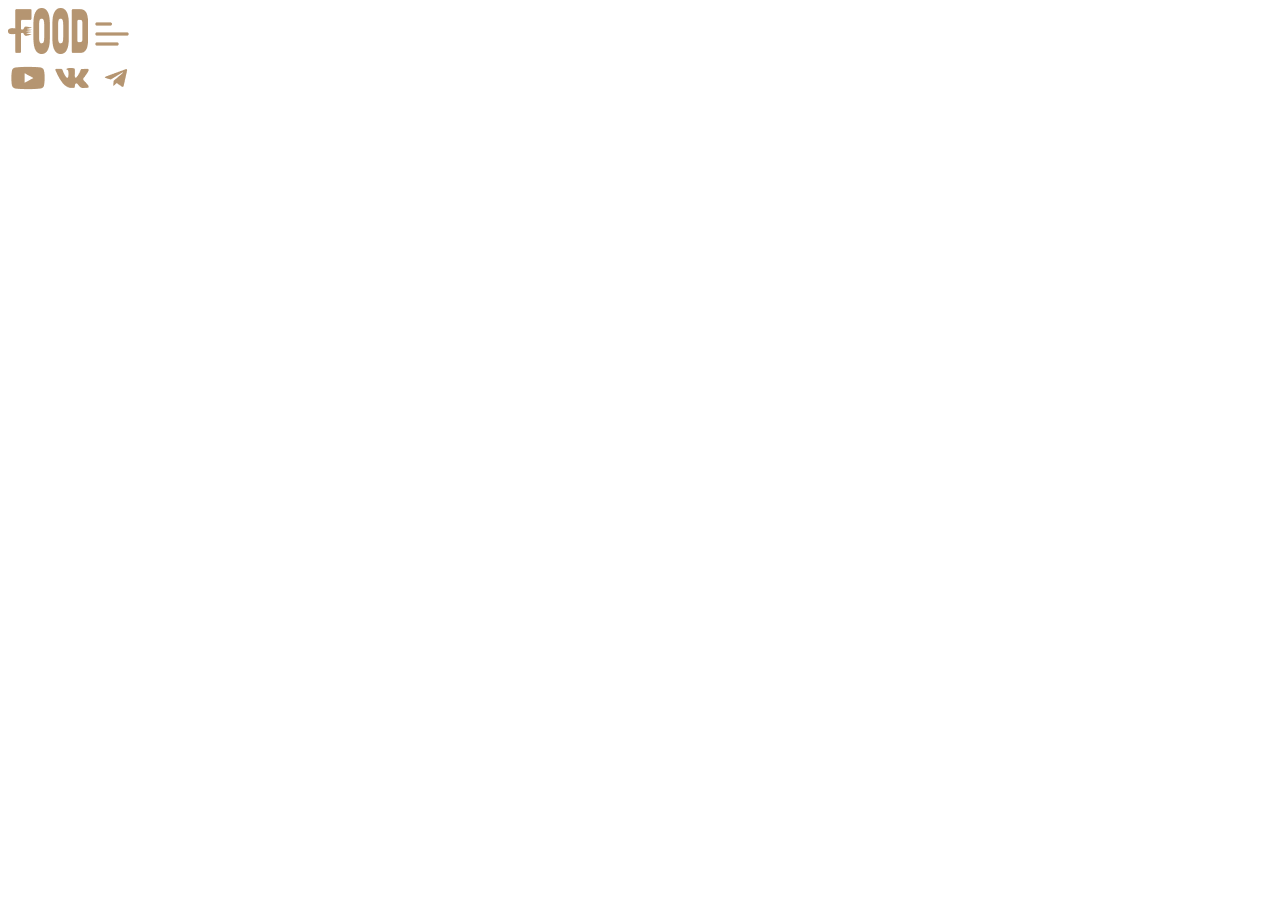
==== index.html @ ad75ed4e "first commit" ====
<!DOCTYPE html>
<html lang="en">
<head>
  <meta charset="UTF-8">
  <meta name="viewport" content="width=device-width, initial-scale=1.0">
  <link rel="stylesheet" href="style.css">
  <title>Document</title>
</head>
<body>
  <header>
    <section class="header-left">
      <div class="header-left-top">
        <img src="img/logo.png" alt="">
        <img src="img/gg_menu-left.png" alt="">
      </div>
      <div class="header-left-bottom">
        <img src="img/soc-icons.png" alt="">
        <img src="img/soc-icons2.png" alt="">
        <img src="img/soc-icons3.png" alt="">
      </div>
    </section>
    <section class="header-right">
      <section class="header-right">
        <nav></nav>
        
      </section>
    </section>
  </header>
</body>
</html>
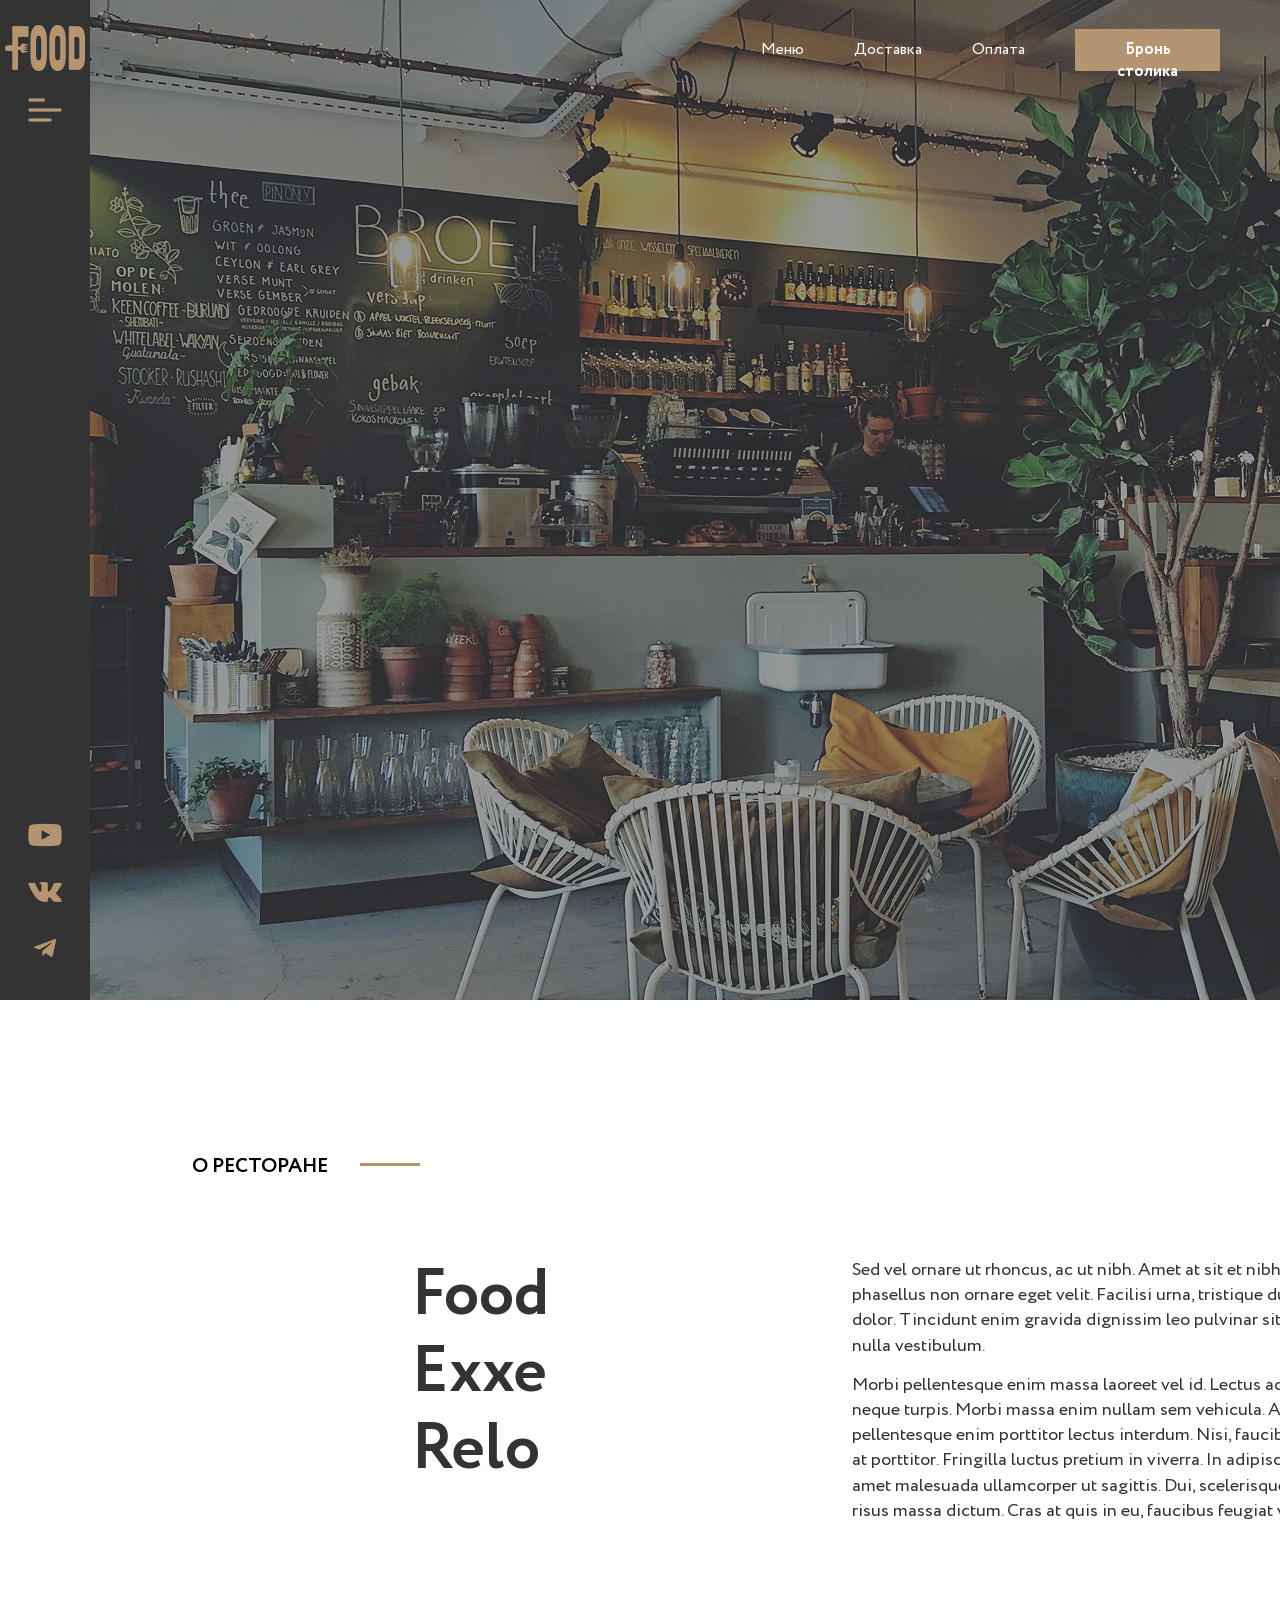
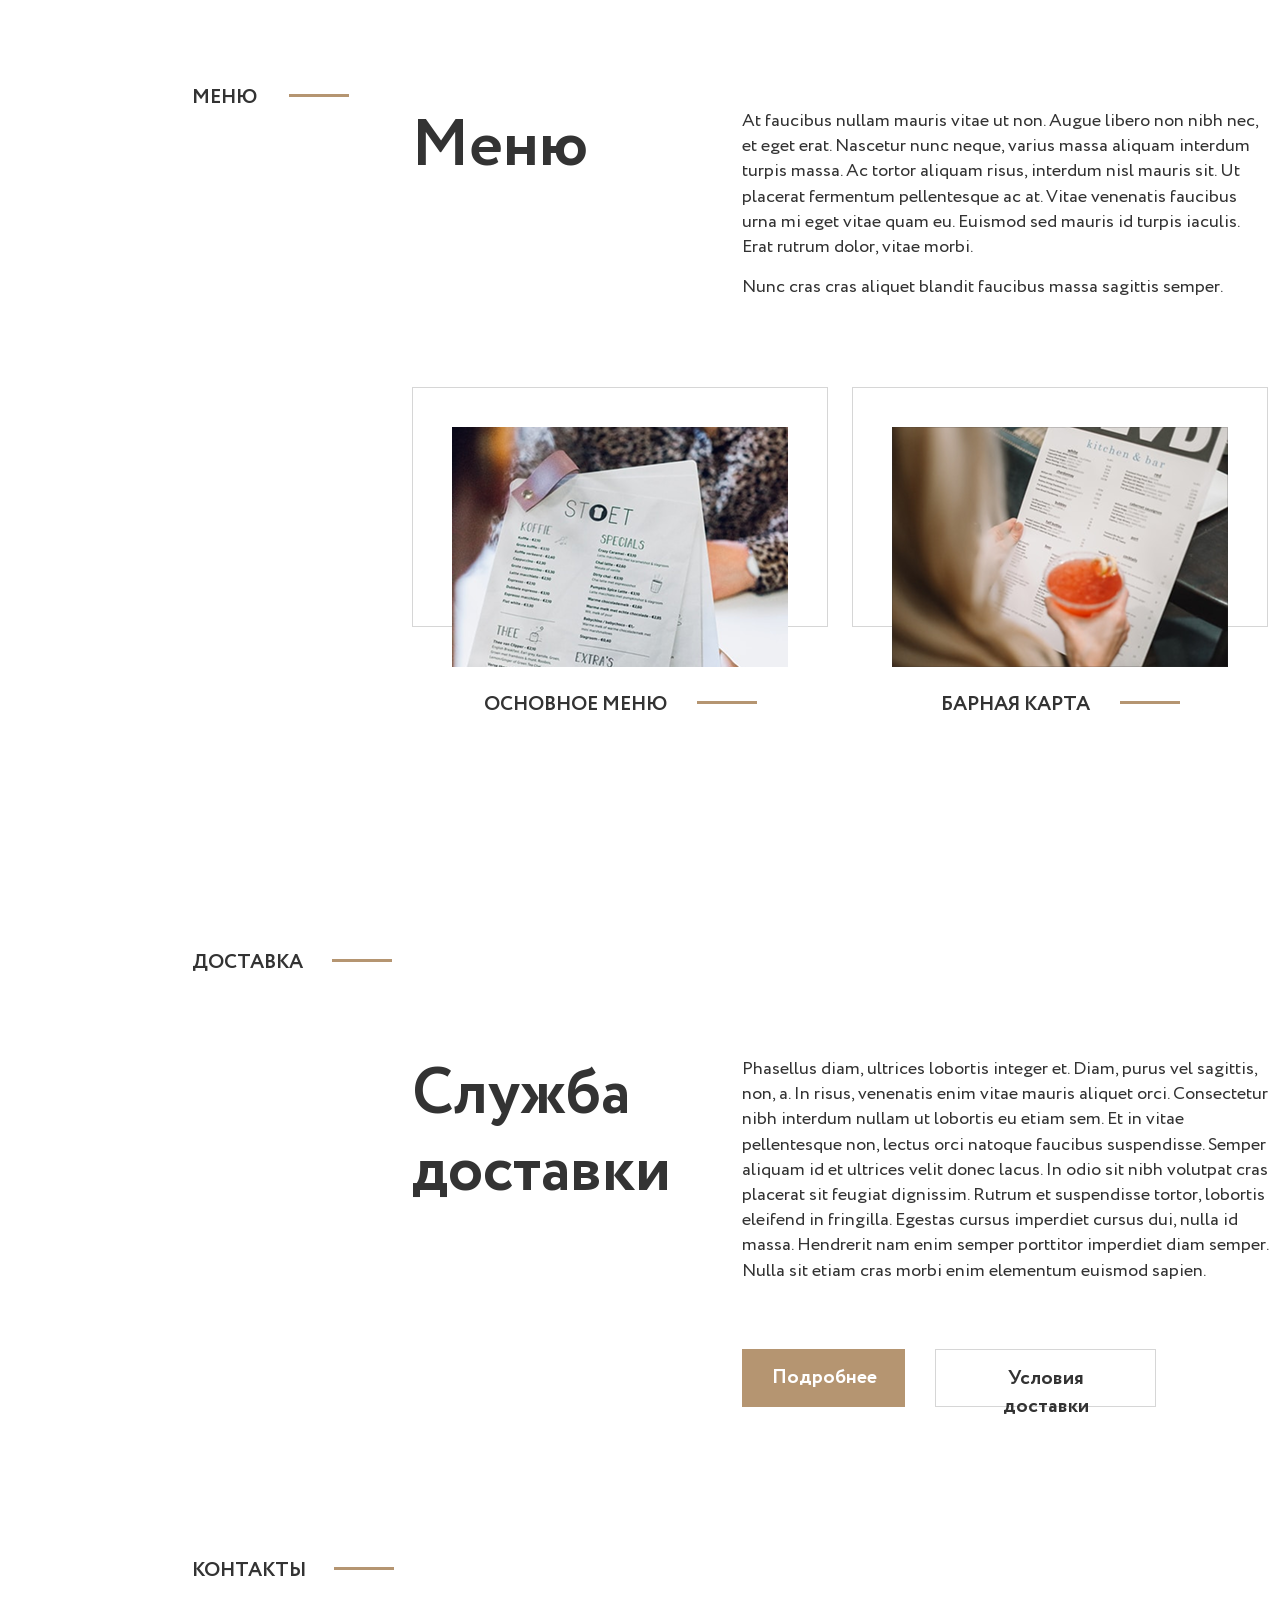
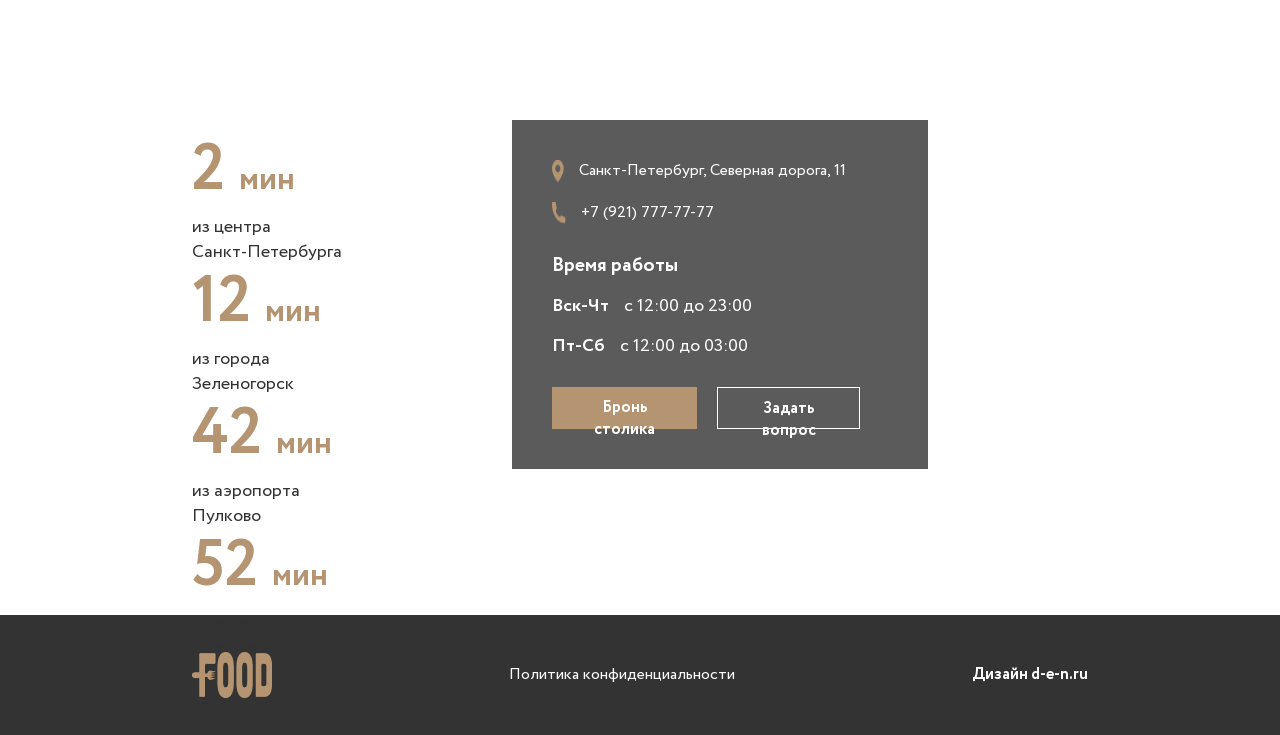
==== commit a6f00187: "все секции" ====
--- a/index.html
+++ b/index.html
@@ -8,23 +8,219 @@
 </head>
 <body>
   <header>
+    <section class="header-container-left">
     <section class="header-left">
       <div class="header-left-top">
-        <img src="img/logo.png" alt="">
-        <img src="img/gg_menu-left.png" alt="">
+        <a href=""><img src="img/logo.png" alt=""></a>
+        <button><img src="img/gg_menu-left.png" alt="" width="40" height="40"></button>
       </div>
       <div class="header-left-bottom">
-        <img src="img/soc-icons.png" alt="">
-        <img src="img/soc-icons2.png" alt="">
-        <img src="img/soc-icons3.png" alt="">
+        <a href=""><img src="img/soc-icons.png" alt=""></a>
+        <a href=""><img src="img/soc-icons2.png" alt=""></a>
+        <a href=""><img src="img/soc-icons3.png" alt=""></a>
       </div>
     </section>
+    </section>
+    <section class="header-container-right">
     <section class="header-right">
       <section class="header-right">
-        <nav></nav>
+        <div class="header-right-top">
+          <nav>
+            <ul>
+              <li><a href="#">Меню</a></li>
+              <li><a href="#">Доставка</a></li>
+              <li><a href="#">Оплата</a></li>
+              <button>Бронь столика</button>
+            </ul>
+          </nav>
+        </div>
+        <div class="header-right-bottom">
+          <p>Видовой ресторан Food Exxe <br> Relo <br> на Крестовском острове</p>
+        </div>
         
       </section>
     </section>
+    </section>
   </header>
+
+  <main>
+    <section class="section-1">
+      <section class="section-1-conatainer">
+        <section class="section-1-conatainer-inf">
+          <div class="section-1-conatainer-inf-glav">
+          <p class="section-1-conatainer-inf-p">о ресторане</p>
+          <img src="./img/palochka.png" alt="">
+          </div>
+          <section class="section-1-conatainer-inf-text">
+            <h2>Food Exxe Relo</h2>
+            <p>
+              <span>
+              Sed vel ornare ut rhoncus, ac ut nibh. Amet at sit et nibh. In lectus 
+              phasellus non ornare eget velit. Facilisi urna, tristique dui, rhoncus, 
+              dolor. Tincidunt enim gravida dignissim leo pulvinar sit volutpat 
+              nulla vestibulum. 
+              </span>
+
+              <span>
+              Morbi pellentesque enim massa laoreet vel id. Lectus ac, facilisis 
+              neque turpis. Morbi massa enim nullam sem vehicula. Amet quis 
+              pellentesque enim porttitor lectus interdum. Nisi, faucibus pharetra 
+              at porttitor. Fringilla luctus pretium in viverra. In adipiscing tempor 
+              amet malesuada ullamcorper ut sagittis. Dui, scelerisque vulputate 
+              risus massa dictum. Cras at quis in eu, faucibus feugiat vel. At.
+              </span>
+            </p>
+          </section>
+        </section>
+      </section>
+    </section>
+
+    <section class="section-2">
+      <section class="section-2-conatainer">
+        <section class="section-2-conatainer-inf">
+          <div class="section-2-conatainer-inf-glav">
+          <p class="section-2-conatainer-inf-p">меню </p>
+          <img src="./img/palochka.png" alt="">
+          </div>
+          <section class="section-2-conatainer-inf-text">
+            <section class="section-2-conatainer-inf-top">
+              <h2>Меню</h2>
+              <p>
+                <span>
+                At faucibus nullam mauris vitae ut non. Augue libero non nibh nec, 
+                et eget erat. Nascetur nunc neque, varius massa aliquam interdum 
+                turpis massa. Ac tortor aliquam risus, interdum nisl mauris sit. Ut 
+                placerat fermentum pellentesque ac at. Vitae venenatis faucibus 
+                urna mi eget vitae quam eu. Euismod sed mauris id turpis iaculis. Erat 
+                rutrum dolor, vitae morbi. 
+                </span>
+
+                <span>
+                Nunc cras cras aliquet blandit faucibus massa sagittis semper.
+                </span>
+              </p>
+            </section>
+            <section class="section-2-conatainer-inf-bottom">
+              <div class="section-2-conatainer-inf-bottom-card">
+                <img src="./img/menu-card1.png" alt="">
+                <div>
+                <p>Основное меню </p>
+                <img src="./img/palochka.png" alt="">
+                </div>
+              </div>
+              <div class="section-2-conatainer-inf-bottom-card">
+                <img src="./img/menu-card2.png" alt="">
+                <div>
+                <p>Барная карта</p><img src="./img/palochka.png" alt="">
+                </div>
+              </div>
+            </section>
+          </section>
+        </section>
+      </section>
+    </section>
+
+    <section class="section-3">
+      <section class="section-3-conatainer">
+        <section class="section-3-conatainer-inf">
+          <div class="section-3-conatainer-inf-glav">
+            <p>доставка</p>
+            <img src="./img/palochka.png" alt="">
+          </div>
+
+          <section class="section-3-conatainer-inf-text">
+            <h2>Служба доставки</h2>
+            <section class="section-3-conatainer-inf-text-right">
+              <p>
+                Phasellus diam, ultrices lobortis integer et. Diam, purus vel sagittis, 
+                non, a. In risus, venenatis enim vitae mauris aliquet orci. Consectetur 
+                nibh interdum nullam ut lobortis eu etiam sem. Et in vitae 
+                pellentesque non, lectus orci natoque faucibus suspendisse. Semper 
+                aliquam id et ultrices velit donec lacus. In odio sit nibh volutpat cras 
+                placerat sit feugiat dignissim. Rutrum et suspendisse tortor, lobortis 
+                eleifend in fringilla. Egestas cursus imperdiet cursus dui, nulla id 
+                massa. Hendrerit nam enim semper porttitor imperdiet diam semper. 
+                Nulla sit etiam cras morbi enim elementum euismod sapien.
+              </p>
+              <div class="section-3-conatainer-inf-text-button">
+                <button class="section-3-button1">Подробнее</button>
+                <button class="section-3-button2">Условия доставки</button>
+              </div>
+            </section>
+          </section>
+        </section>
+      </section>
+    </section>
+
+    <section class="section-4">
+      <section class="section-4-conatainer">
+        <section class="section-4-conatainer-inf">
+          <div class="section-4-conatainer-inf-glav">
+            <p>контакты</p>
+              <img src="./img/palochka.png" alt="">
+          </div>  
+          <section class="section-4-conatainer-inf-bottom">
+            <div class="cards-time">
+              <div class="card-time">
+                <h2 class="time">2 <span>мин</span></h2>
+                <!-- <h2 class="min">мин</h2> -->
+                <p>из центра <br> Санкт-Петербурга</p>
+              </div>
+              <div class="card-time">
+                <h2 class="time">12 <span>мин</span></h2>
+                <!-- <h2 class="min">мин</h2> -->
+                <p>из города <br> Зеленогорск</p>
+              </div>
+              <div class="card-time">
+                <h2 class="time">42 <span>мин</span></h2>
+                <!-- <h2 class="min">мин</h2> -->
+                <p>из аэропорта <br> Пулково</p>
+              </div>
+              <div class="card-time">
+                <h2 class="time">52 <span>мин</span></h2>
+                <!-- <h2 class="min">мин</h2> -->
+                <p>из города <br> Павловск</p>
+              </div>
+            </div>
+            <iframe src="https://www.google.com/maps/embed?pb=!1m18!1m12!1m3!1d4613.197405998604!2d20.505691520748904!3d54.68149132976182!2m3!1f0!2f0!3f0!3m2!1i1024!2i768!4f13.1!3m3!1m2!1s0x46e33e00340bcaed%3A0x884fb8f41d3d61b8!2z0JHQuNC30L3QtdGBLdC60L7Qu9C70LXQtNC2!5e0!3m2!1sru!2sru!4v1792401359193!5m2!1sru!2sru" width="746" height="450" style="border:0;" allowfullscreen="" loading="lazy" referrerpolicy="strict-origin-when-cross-origin"></iframe>
+            <div class="card-inf">
+              <div class="card-inf-container">
+                <div class="card-inf-top">
+                  <div>
+                    <img src="./img/Vector.png" alt="">
+                    <p>Санкт-Петербург, Северная дорога, 11</p>
+                  </div>
+                  <div>
+                    <img src="./img/Vector2.png" alt="">
+                    <p>+7 (921) 777-77-77</p>
+                  </div>
+                </div>
+                  <div class="card-inf-medium">
+                    <p class="vrema">Время работы</p>
+                    <p class="vrema1">Вск-Чт <span>с 12:00 до 23:00</span></p>
+                    <p class="vrema1">Пт-Сб<span>с 12:00 до 03:00</span></p>
+                  </div>
+
+                  <div class="card-inf-bottom">
+                    <button class="card-inf-bottom-btn1">Бронь столика</button>
+                    <button class="card-inf-bottom-btn2">Задать вопрос</button>
+                  </div>
+                
+              </div>
+              
+            </div>
+          </section>
+        </section>
+      </section>
+    </section>
+  </main>
+
+  <footer>
+    <section class="footer-container">
+      <img src="./img/logo.png" alt="">
+      <p class="footer-p1">Политика конфиденциальности</p>
+      <p class="footer-p2">Дизайн d-e-n.ru</p>
+    </section>
+  </footer>
 </body>
 </html>
--- a/style.css
+++ b/style.css
@@ -0,0 +1,708 @@
+@import url(./circe.css);
+
+* {
+    margin: 0;
+    padding: 0;
+    font-family: 'Circe';
+}
+
+a {
+    text-decoration: none;
+}
+
+li {
+    list-style: none;
+}
+
+header {
+    width: 100%;
+    height: 1000px;
+    display: flex;
+    background-image: url(img/headerbg.png);
+    background-repeat: no-repeat;
+    background-size: cover;
+    justify-content: space-between;
+}
+
+.header-container-left {
+    width: 7%;
+    height: 1000px;
+    background-color: #333333;
+    display: flex;
+    justify-content: center;
+    align-items: center;
+    position: fixed;
+}
+
+.header-left {
+    width: 90%;
+    height: 95%;
+    display: flex;
+    flex-direction: column;
+    justify-content: space-between;
+    align-items: center;
+}
+
+.header-left-top {
+    width: 80px;
+    height: 106px;
+    display: flex;
+    flex-direction: column;
+    align-items: center;
+    justify-content: space-between;
+}
+
+.header-left-top button {
+    background-color: transparent;
+    border: none;
+    cursor: pointer;
+    width: 41px;
+    height: 41px;
+}
+
+.header-left-bottom {
+    width: 40px;
+    height: 160px;
+    display: flex;
+    flex-direction: column;
+    justify-content: space-between;
+    align-items: center;
+    
+}
+
+.header-container-right {
+    width: 93%;
+    height: 100%;
+    margin-left: auto;
+    display: flex;
+    justify-content: center;
+    align-items: start;
+}
+
+.header-right {
+    width: 90%;
+    height: 926px;
+    display: flex;
+    flex-direction: column;
+    justify-content: space-between;
+    align-items: flex-end;
+}
+
+.header-right-top {
+    width: 100%;
+    height: 100px;
+    display: flex;
+    justify-content: flex-end;
+    align-items: center;
+}
+
+.header-right-top nav {
+    width: 459px;
+    height: 42px;
+}
+
+.header-right-top nav ul {
+    width: 100%;
+    height: 100%;
+    display: flex;
+    justify-content: space-between;
+    align-items: center;
+}
+
+.header-right-top nav ul li a {
+    font-weight: 400;
+    font-size: 16px;
+    line-height: 140%;
+    color: #fff;
+    transition: color 0.3s;
+}
+
+.header-right-top nav ul li a:hover {
+    color: #B59571;
+}
+
+.header-right-top nav ul button {
+    padding: 10px 20px;
+    width: 145px;
+    height: 42px;
+    background-color: #B59571;
+    border: none;
+
+    font-weight: 700;
+    font-size: 16px;
+    line-height: 140%;
+    text-align: center;
+    color: #fff;
+    transition: opacity 0.3s;
+}
+
+.header-right-top nav ul button:active {
+    opacity: 0.8;
+}
+
+.header-right-bottom {
+    width: 1850px;
+    
+}
+
+@keyframes animP {
+    from {
+        opacity: 0;
+    }
+
+    to {
+        opacity: 1;
+    }
+}
+
+.header-right-bottom p {
+    font-size: 54px;
+    line-height: 140%;
+    font-weight: 700;
+    color: #fff;
+    width: 856px;
+    height: 228px;
+
+    animation: animP 3s ease forwards;
+}
+
+
+main {
+    background-color: #fff;
+}
+
+
+
+.section-1 {
+    width: 100%;
+    height: 681px;
+    display: flex;
+    justify-content: center;
+    align-items: center;
+}
+.section-1-conatainer {
+    width: 70%;
+    height: 381px;
+}
+.section-1-conatainer-inf {
+    width: 1186px;
+    height: 100%;
+    display: flex;
+    flex-direction: column;
+    justify-content: space-between;
+}
+
+.section-1-conatainer-inf-glav {
+    
+    width: 228px;
+    height: 28px;
+    display: flex;
+    justify-content: space-between;
+    align-items: center;
+}
+
+.section-1-conatainer-inf-p {
+    padding-top: 5px;
+    height: 28px;
+    
+
+    text-align: center;
+    font-weight: 700;
+    font-size: 20px;
+    line-height: 140%;
+    text-transform: uppercase;
+    color: #000;
+}
+
+.section-1-conatainer-inf-p img {
+    display: flex;
+    justify-content: center;
+    align-items: center;
+    
+}
+
+.section-1-conatainer-inf-text {
+    width: 966px;
+    height: 273px;
+    display: flex;
+    justify-content: space-between;
+    align-self: flex-end;
+}
+
+.section-1-conatainer-inf-text h2 {
+    font-weight: 700;
+    font-size: 64px;
+    line-height: 120%;
+    color: #333333;
+    width: 196px;
+}
+
+.section-1-conatainer-inf-text p {
+    width: 526px;
+    height: 266px;
+    display: flex;
+    flex-direction: column;
+    justify-content: space-between;
+    
+}
+
+.section-1-conatainer-inf-text p span{
+    font-weight: 400;
+    font-size: 18px;
+    line-height: 140%;
+    color:#333333;
+}
+
+
+
+
+.section-2 {
+    width: 100%;
+    height: 868px;
+    display: flex;
+    justify-content: center;
+}
+.section-2-conatainer {
+    width: 70%;
+    height: 718px;
+}
+
+.section-2-conatainer-inf {
+    width: 1076px;
+    height: 100%;
+}
+
+.section-2-conatainer-inf-glav {
+    width: 157px;
+    height: 28px;
+    display: flex;
+    justify-content: space-between;
+    align-items: center;
+}
+
+.section-2-conatainer-inf-p {
+    padding-top: 5px;
+    height: 28px;
+
+    font-weight: 700;
+    font-size: 20px;
+    line-height: 140%;
+    text-transform: uppercase;
+    color: #333333;
+}
+
+.section-2-conatainer-inf-text {
+    width: 100%;
+    height: 610px;
+    display: flex;
+    flex-direction: column;
+    justify-content: space-between;
+    align-items: flex-end;
+}
+
+.section-2-conatainer-inf-top {
+    width: 856px;
+    display: flex;
+    justify-content: space-between;
+}
+
+.section-2-conatainer-inf-top h2 {
+    font-weight: 700;
+    font-size: 64px;
+    line-height: 120%;
+    color: #333333;
+}
+
+.section-2-conatainer-inf-top p {
+    width: 526px;
+    height: 191px;
+    display: flex;
+    flex-direction: column;
+    justify-content: space-between;
+}
+
+.section-2-conatainer-inf-top p span {
+    font-weight: 400;
+    font-size: 18px;
+    line-height: 140%;
+    color: #333333;
+}
+
+.section-2-conatainer-inf-bottom {
+    width: 856px;
+    display: flex;
+    justify-content: space-between;
+    
+}
+.section-2-conatainer-inf-bottom-card {
+    height: 332px;
+    display: flex;
+    flex-direction: column;
+    justify-content: space-between;
+    align-items: center;
+}
+
+.section-2-conatainer-inf-bottom-card div p {
+    
+    font-weight: 700;
+    font-size: 20px;
+    line-height: 140%;
+    text-transform: uppercase;
+    color: #333333;
+    
+    
+    text-align: center;
+}
+
+.section-2-conatainer-inf-bottom-card div {
+    width: 278px;
+    display: flex;
+    justify-content: center;
+    align-items: center;
+    gap: 30px;
+}
+
+.section-2-conatainer-inf-bottom-card div img {
+    padding-bottom: 5px;
+    
+}
+
+
+
+.section-3 {
+    width: 100%;
+    height: 608px;
+    display: flex;
+    justify-content: center;
+}
+.section-3-conatainer {
+    width: 70%;
+    height: 458px;
+}
+.section-3-conatainer-inf {
+    width: 1076px;
+    height: 100%;
+    display: flex;
+    flex-direction: column;
+    justify-content: space-between;
+}
+.section-3-conatainer-inf-glav {
+    width: 200px;
+    height: 28px;
+    display: flex;
+    justify-content: space-between;
+    align-items: center;
+}
+
+.section-3-conatainer-inf-glav p {
+    color: #333333;
+    font-weight: 700;
+    font-size: 20px;
+    line-height: 140%;
+    text-transform: uppercase;
+}
+
+.section-3-conatainer-inf-glav img {
+    padding-bottom: 5px;
+}
+
+.section-3-conatainer-inf-text {
+    width: 856px;
+    height: 350px;
+    align-self: flex-end;
+    display: flex;
+    justify-content: space-between;
+}
+
+.section-3-conatainer-inf-text h2 {
+    font-weight: 700;
+    font-size: 64px;
+    line-height: 120%;
+    color: #333333;
+}
+
+.section-3-conatainer-inf-text-right {
+    height: 100%;
+    display: flex;
+    flex-direction: column;
+    justify-content: space-between;
+}
+
+.section-3-conatainer-inf-text-right p {
+    width: 526px;
+    font-weight: 400;
+    font-size: 18px;
+    line-height: 140%;
+    color: #333333;
+}
+
+.section-3-conatainer-inf-text-button {
+    width: 414px;
+    height: 58px;
+    display: flex;
+    justify-content: space-between;
+    align-items: center;
+}
+.section-3-button1 {
+    border: none; 
+    padding: 15px 30px;
+    width: 163px;
+    height: 58px;
+    background-color: #B59571;
+
+    font-weight: 700;
+    font-size: 20px;
+    line-height: 140%;
+    color: #FFFFFF;
+    transition: opacity 0.1s;
+}
+
+.section-3-button1:active {
+    opacity: 0.8;
+}
+
+.section-3-button2 {
+    border: 1px solid rgba(51, 51, 51, 0.2);
+    padding: 15px 29px;
+    width: 221px;
+    height: 58px;
+    display: flex;
+    background: #fff;
+
+    font-weight: 700;
+    font-size: 20px;
+    line-height: 140%;
+    color:#333333;
+    text-align: center;
+    transition: background-color 0.2s;
+}
+
+.section-3-button2:hover  {
+    background-color: #eeeeee;
+}
+
+.section-3-button2:active {
+    background-color: #b8b8b8;
+}
+
+
+
+
+
+
+.section-4 {
+    width: 100%;
+    height: 658px;
+    display: flex;
+    justify-content: center;
+}
+.section-4-conatainer {
+    width: 70%;
+    height: 558px;
+}
+.section-4-conatainer-inf {
+    width: 100%;
+    height: 100%;
+    display: flex;
+    flex-direction: column;
+    justify-content: space-between;
+}
+.section-4-conatainer-inf-glav {
+    width: 202px;
+    height: 28px;
+    display: flex;
+    justify-content: space-between;
+    align-items: center;
+}
+
+.section-4-conatainer-inf-glav p {
+    font-weight: 700;
+    font-size: 20px;
+    line-height: 140%;
+    text-transform: uppercase;
+    color: #333333;
+}
+
+.section-4-conatainer-inf-glav img {
+    padding-bottom: 5px;
+}
+
+.section-4-conatainer-inf-bottom {
+    width: 100%;
+    height: 450px;
+    display: flex;
+    justify-content: space-between;
+    
+}
+.cards-time {
+    width: 416px;
+    height: 314px;
+    display: flex;
+    justify-content: space-between;
+    flex-wrap: wrap;
+    align-self: center;
+}
+.card-time {
+    width: 196px;
+    height: 132px;
+    display: flex;
+    flex-direction: column;
+    justify-content: space-between;
+}
+
+.card-time p {
+    font-weight: 400;
+    font-size: 18px;
+    line-height: 140%;
+    color: #333333;
+}
+
+.time {
+    font-weight: 700;
+    font-size: 64px;
+    line-height: 120%;
+    color: #B59571;
+}
+
+.time span {
+    font-weight: 700;
+    font-size: 32px;
+    line-height: 120%;
+}
+
+.card-inf {
+    width: 416px;
+    height: 349px;
+    display: flex;
+    justify-content: center;
+    align-items: center;
+    background: #5b5b5b;
+
+    position: absolute;
+    left: 40%;
+    top: 3320px;
+}
+
+.card-inf-container {
+    width: 336px;
+    height: 269px;
+    display: flex;
+    flex-direction: column;
+    justify-content: space-between;
+}
+
+.card-inf-top {
+    width: 336px;
+    height: 64px;
+    display: flex;
+    flex-direction: column;
+    justify-content: space-between;
+}
+
+.card-inf-top div {
+    width: 100%;
+    height: 22px;
+    display: flex;
+    gap: 15px;
+}
+
+.card-inf-top div p {
+    font-weight: 400;
+    font-size: 16px;
+    line-height: 140%;
+    color: #fff;
+}
+
+.card-inf-medium {
+    width: 100%;
+    height: 108px;
+    display: flex;
+    flex-direction: column;
+    justify-content: space-between;
+}
+.vrema {
+    color: #fff;
+    font-weight: 700;
+    font-size: 20px;
+    line-height: 140%;
+}
+.vrema1 {
+    color: #fff;
+    font-weight: 700;
+    font-size: 18px;
+    line-height: 140%;
+    display: flex;
+    gap: 15px;
+}
+
+.vrema1 span {
+    font-weight: 400;
+    font-size: 18px;
+    line-height: 140%;
+}
+
+.card-inf-bottom {
+    width: 308px;
+    height: 42px;
+    display: flex;
+    justify-content: space-between;
+    
+}
+
+.card-inf-bottom-btn1 {
+    padding: 10px 20px;
+    width: 145px;
+    height: 42px;
+    background-color: #B59571;
+    border: none;
+
+    font-weight: 700;
+    font-size: 16px;
+    line-height: 140%;
+    text-align: center;
+    color: #fff;
+}
+
+.card-inf-bottom-btn2 {
+    border: 1px solid #fff;
+    padding: 10px 19px;
+    width: 143px;
+    height: 42px;
+
+    background: #5b5b5b;
+
+    font-weight: 700;
+    font-size: 16px;
+    line-height: 140%;
+    text-align: center;
+    color: #fff;
+}
+
+
+footer {
+    width: 100%;
+    height: 120px;
+    background-color: #333333;
+    display: flex;
+    justify-content: center;
+}
+
+.footer-container {
+    width: 70%;
+    height: 100%;
+    display: flex;
+    justify-content: space-between;
+    align-items: center;
+}
+.footer-p1 {
+    color: #fff;
+    font-weight: 400;
+    font-size: 16px;
+    line-height: 140%;
+}
+.footer-p2 {
+    font-weight: 700;
+    font-size: 16px;
+    line-height: 140%;
+    color: #fff;
+}
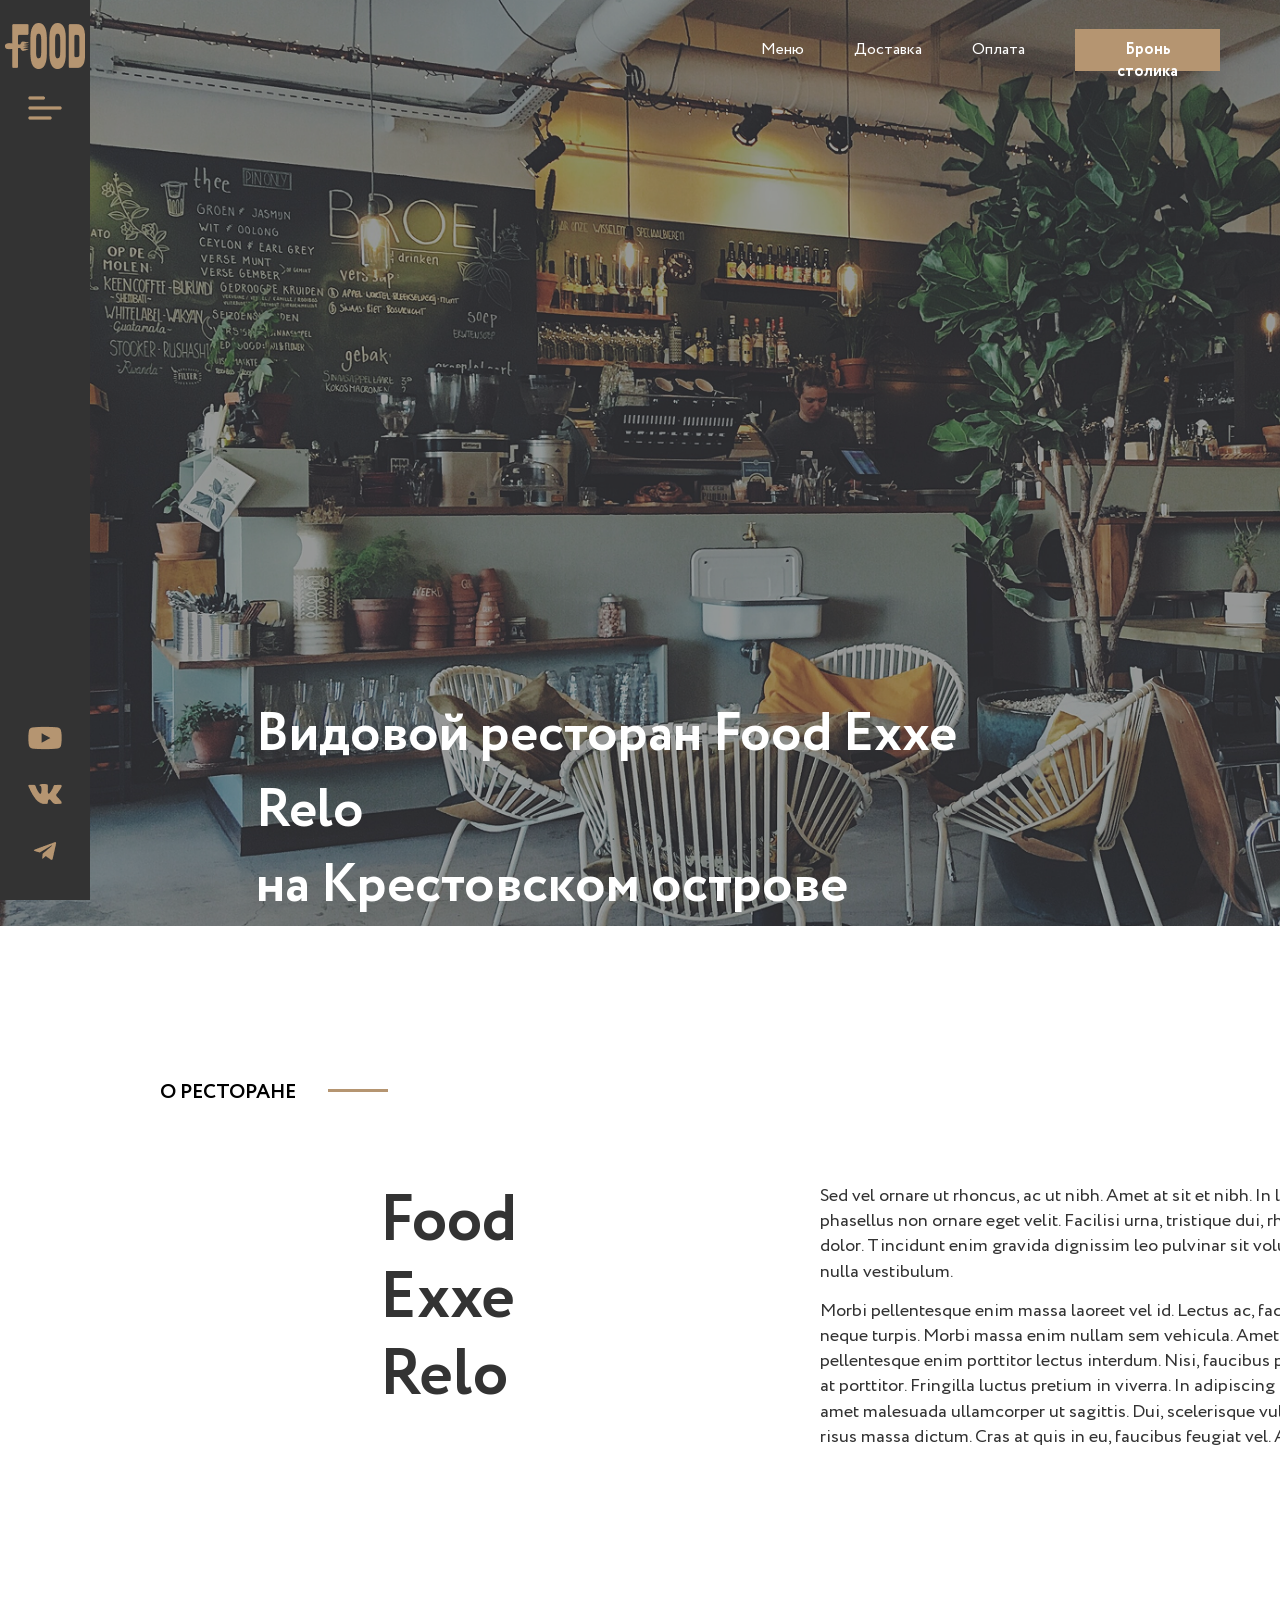
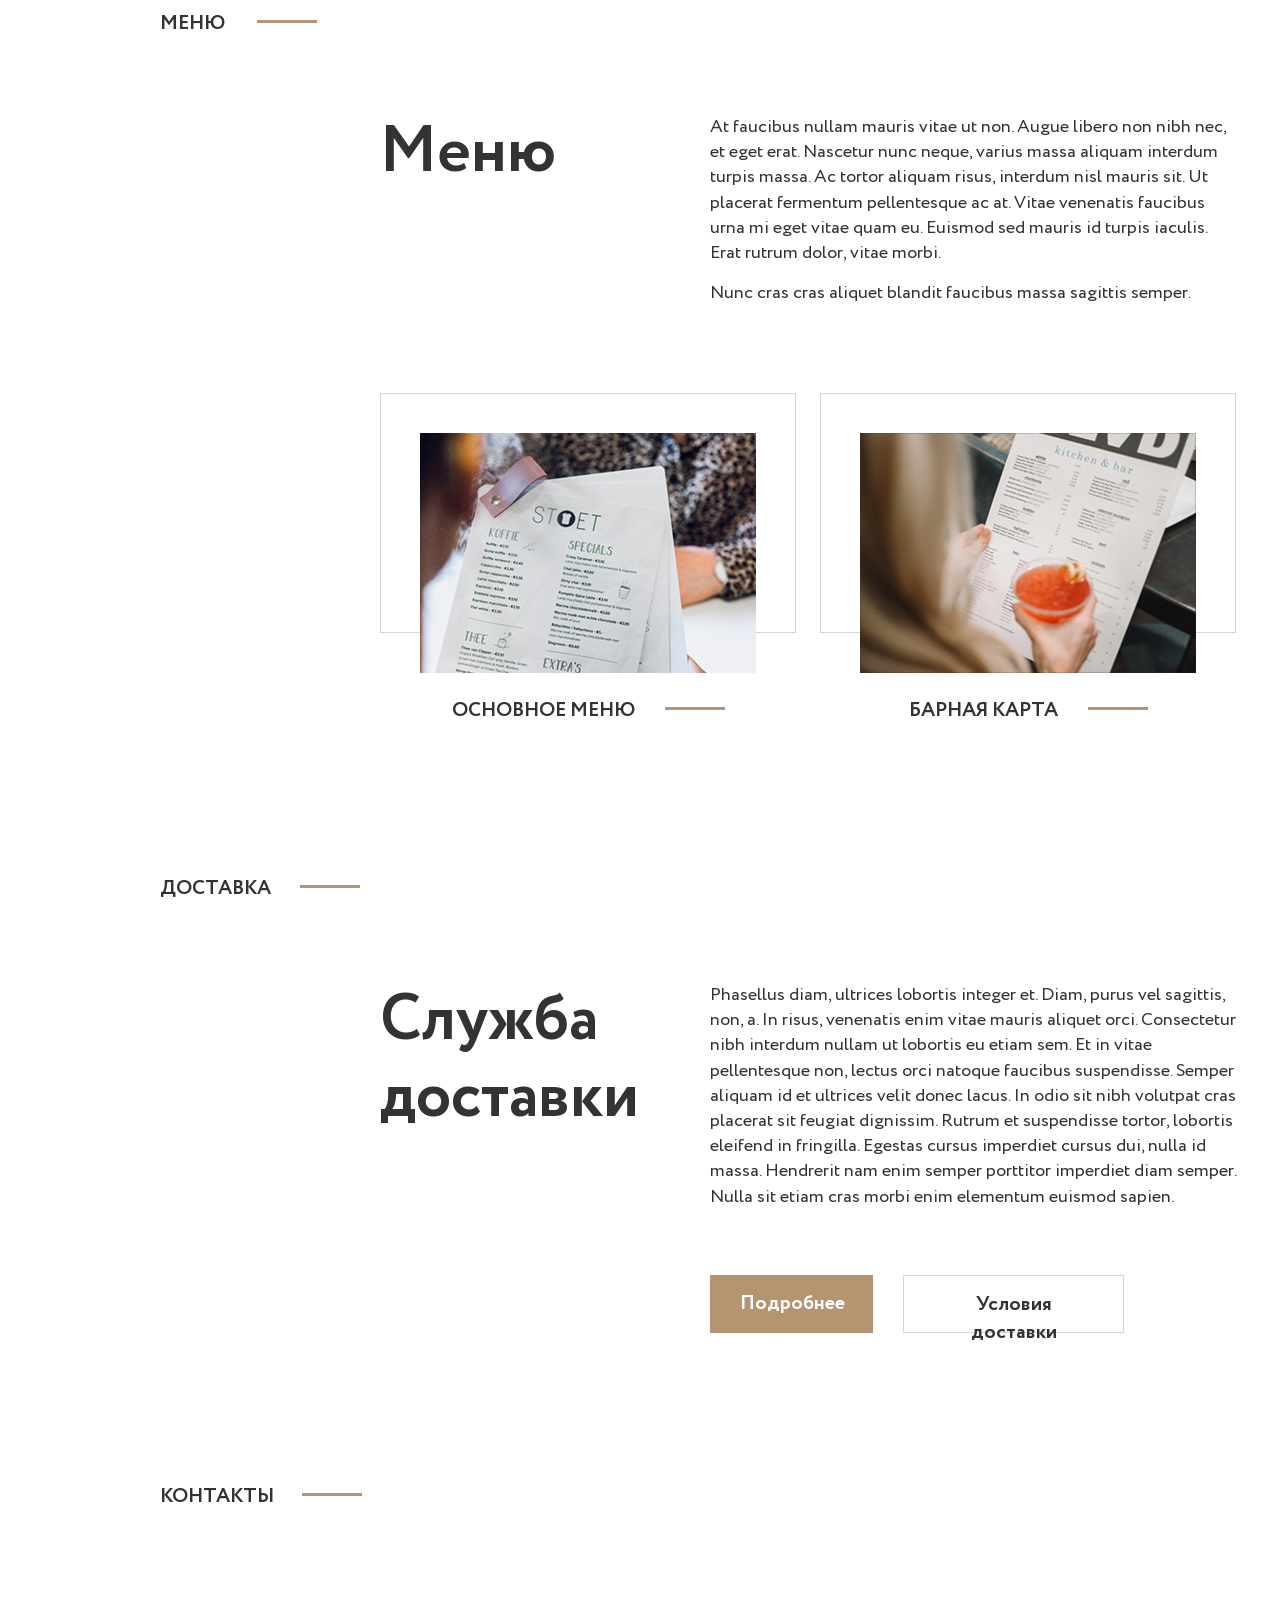
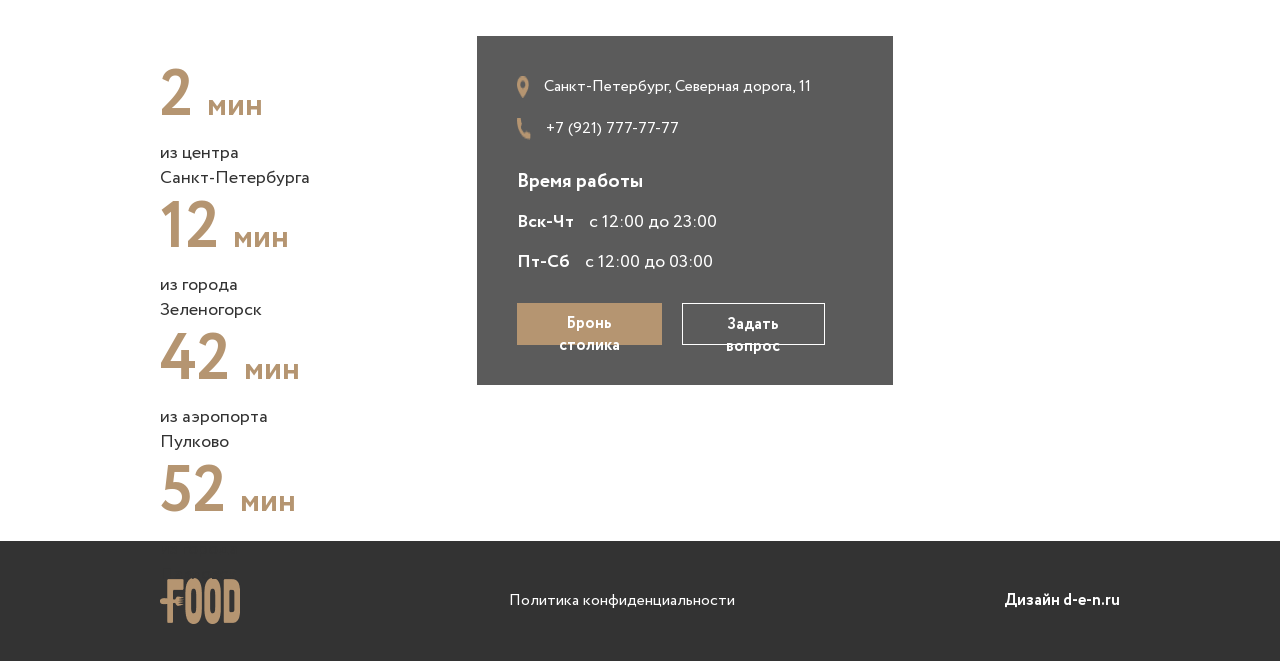
==== commit a6c8c941: "menu" ====
--- a/index.html
+++ b/index.html
@@ -27,7 +27,7 @@
         <div class="header-right-top">
           <nav>
             <ul>
-              <li><a href="#">Меню</a></li>
+              <li><a href="./menu.html">Меню</a></li>
               <li><a href="#">Доставка</a></li>
               <li><a href="#">Оплата</a></li>
               <button>Бронь столика</button>
--- a/style.css
+++ b/style.css
@@ -16,7 +16,7 @@
 
 header {
     width: 100%;
-    height: 1000px;
+    height: 100%;
     display: flex;
     background-image: url(img/headerbg.png);
     background-repeat: no-repeat;
@@ -26,7 +26,7 @@
 
 .header-container-left {
     width: 7%;
-    height: 1000px;
+    height: 100%;
     background-color: #333333;
     display: flex;
     justify-content: center;
@@ -141,7 +141,7 @@
 }
 
 .header-right-bottom {
-    width: 1850px;
+    width: 100%;
     
 }
 
@@ -181,7 +181,7 @@
     align-items: center;
 }
 .section-1-conatainer {
-    width: 70%;
+    width: 75%;
     height: 381px;
 }
 .section-1-conatainer-inf {
@@ -263,13 +263,16 @@
     justify-content: center;
 }
 .section-2-conatainer {
-    width: 70%;
+    width: 75%;
     height: 718px;
 }
 
 .section-2-conatainer-inf {
     width: 1076px;
     height: 100%;
+    display: flex;
+    flex-direction: column;
+    justify-content: space-between;
 }
 
 .section-2-conatainer-inf-glav {
@@ -376,7 +379,7 @@
     justify-content: center;
 }
 .section-3-conatainer {
-    width: 70%;
+    width: 75%;
     height: 458px;
 }
 .section-3-conatainer-inf {
@@ -497,8 +500,10 @@
     justify-content: center;
 }
 .section-4-conatainer {
-    width: 70%;
+    width: 75%;
     height: 558px;
+
+    
 }
 .section-4-conatainer-inf {
     width: 100%;
@@ -533,6 +538,8 @@
     display: flex;
     justify-content: space-between;
     
+
+    position: relative;
 }
 .cards-time {
     width: 416px;
@@ -579,8 +586,11 @@
     background: #5b5b5b;
 
     position: absolute;
-    left: 40%;
-    top: 3320px;
+    left: 33%;
+    top: 10%;
+    
+    /* left: 40%;
+    top: 3320px; */
 }
 
 .card-inf-container {
@@ -688,7 +698,7 @@
 }
 
 .footer-container {
-    width: 70%;
+    width: 75%;
     height: 100%;
     display: flex;
     justify-content: space-between;
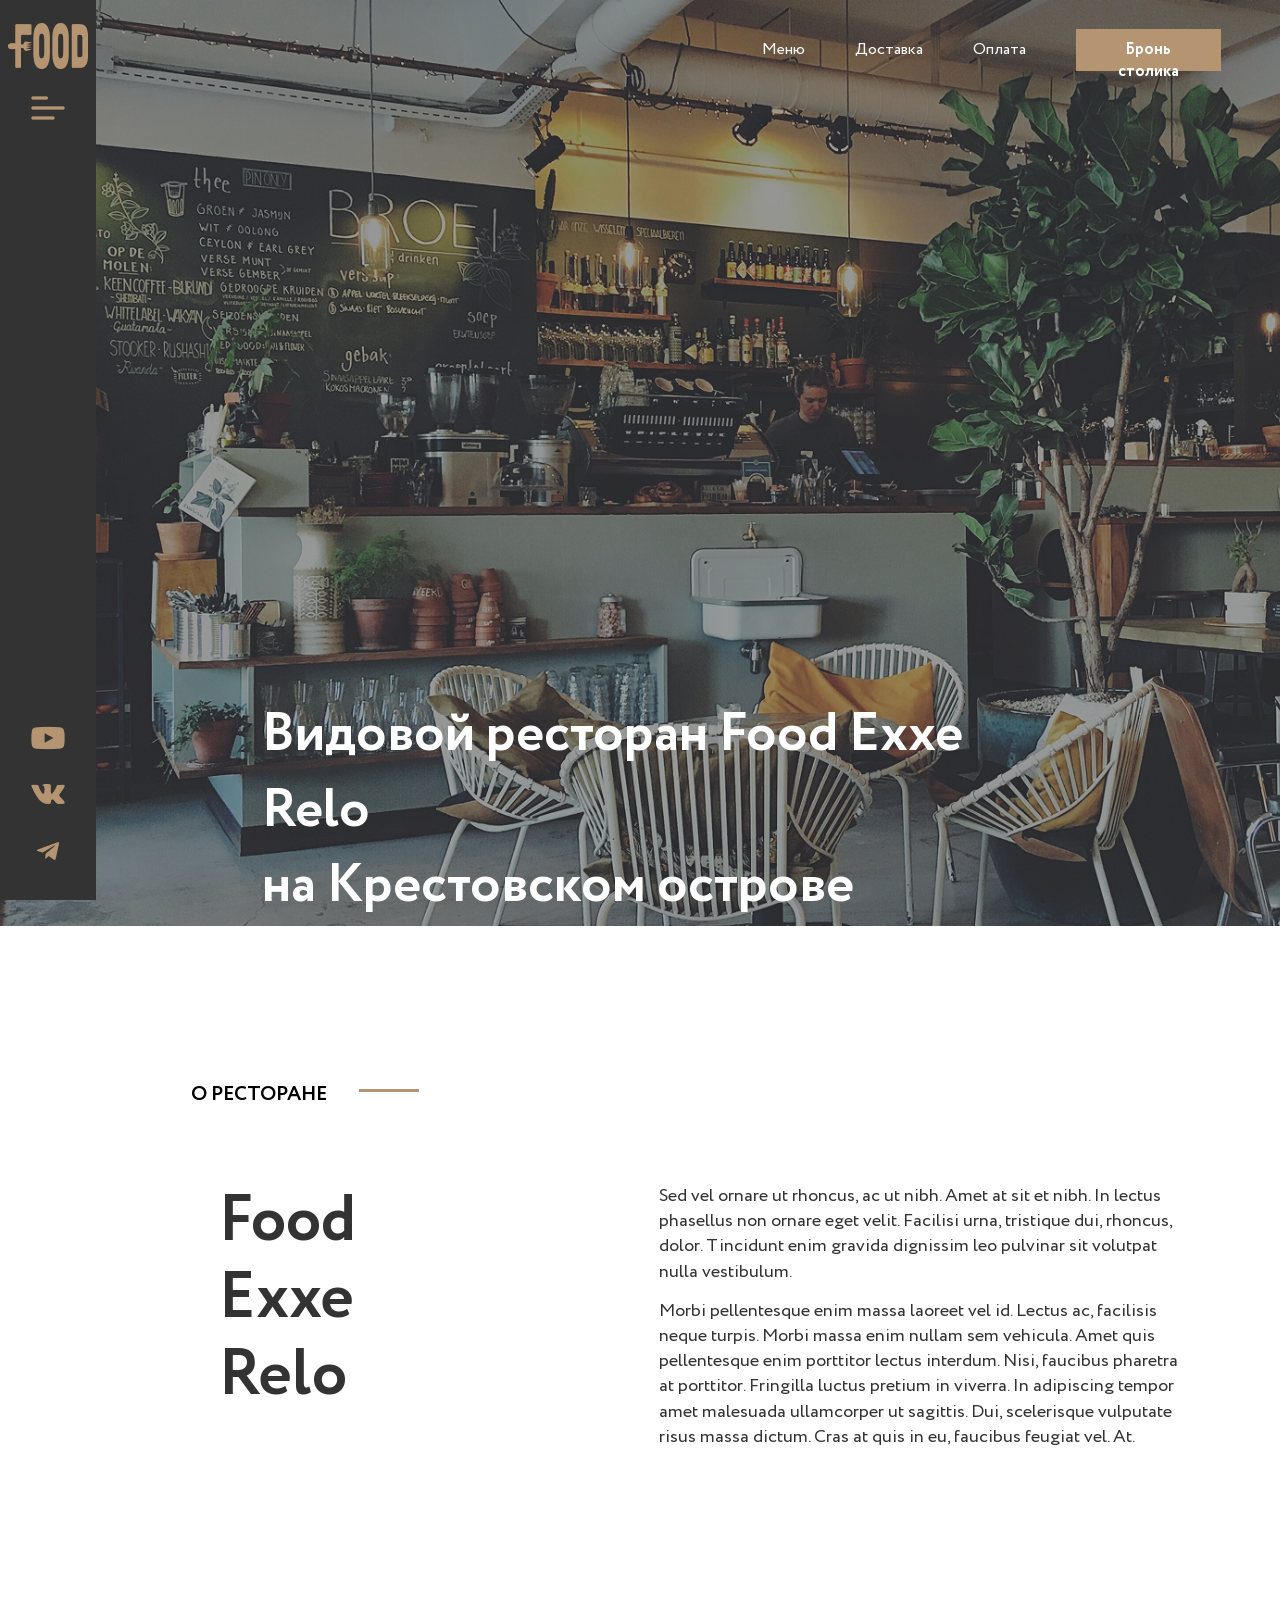
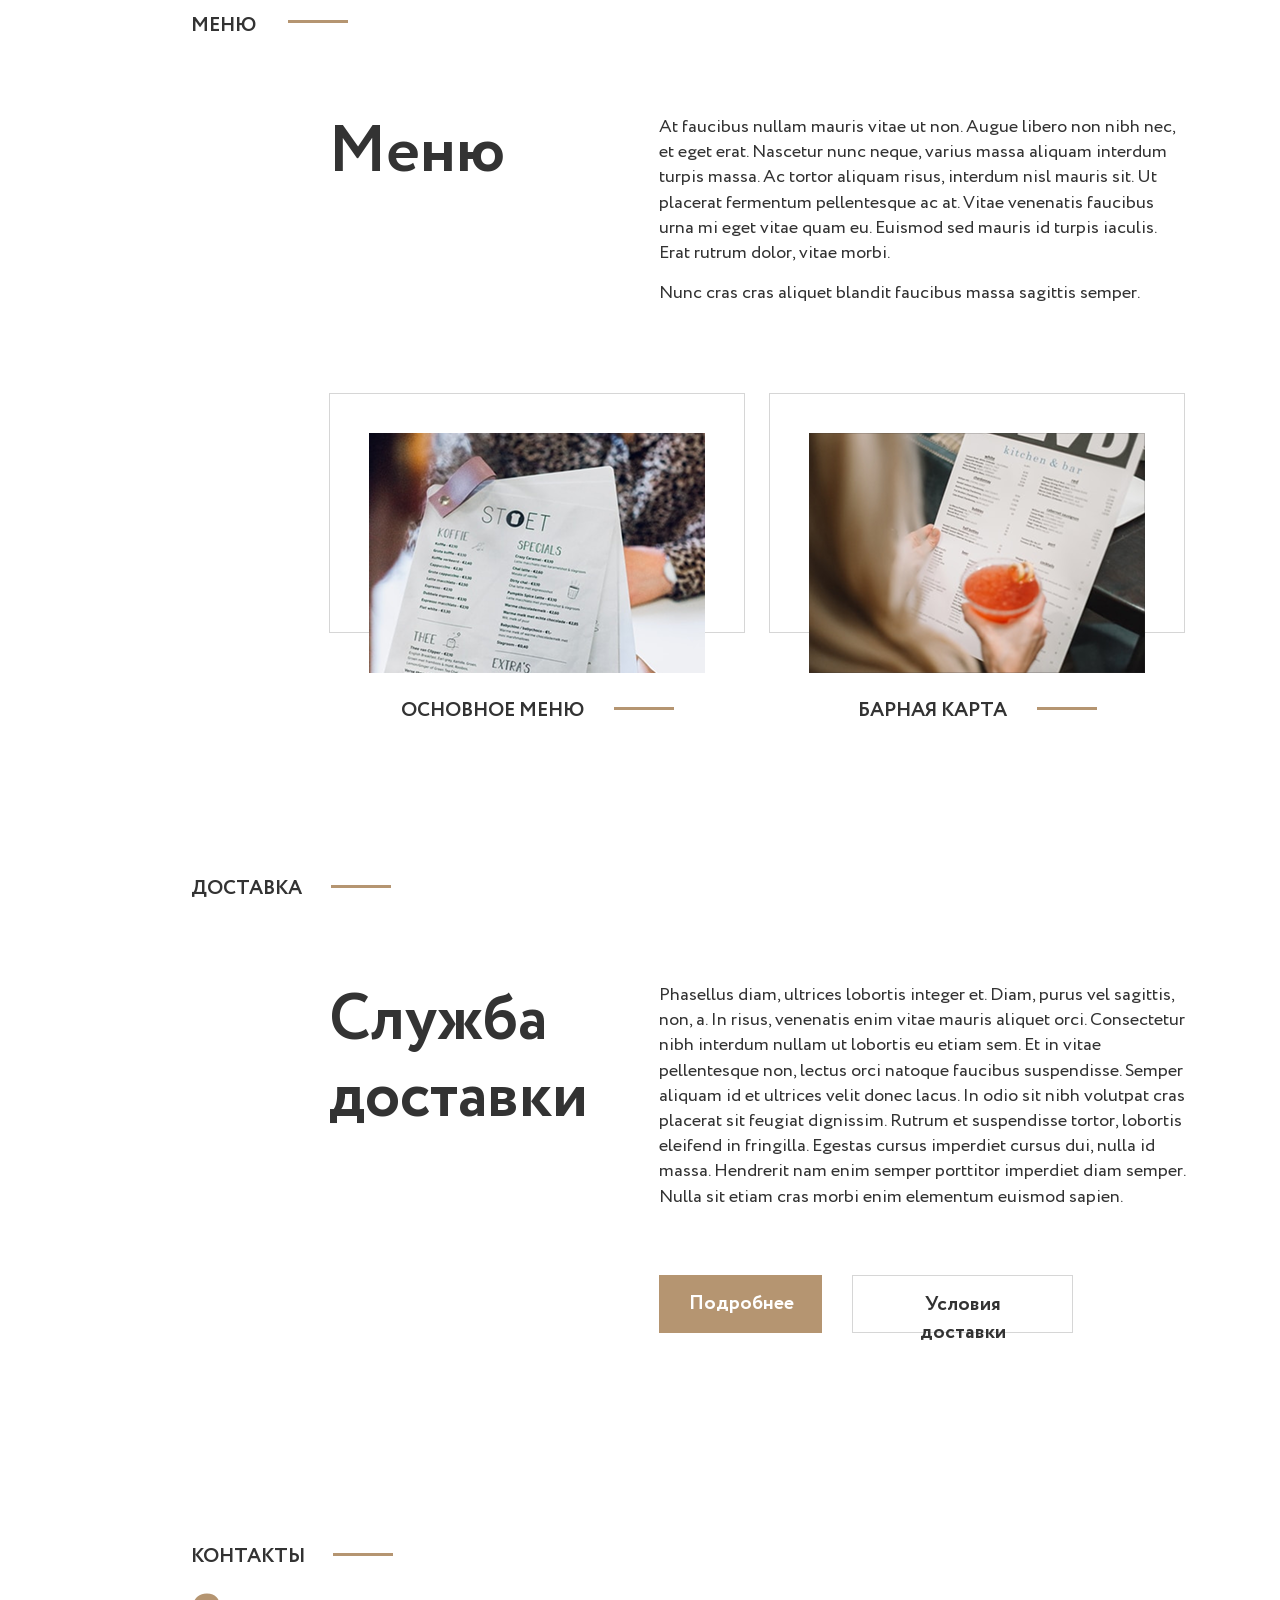
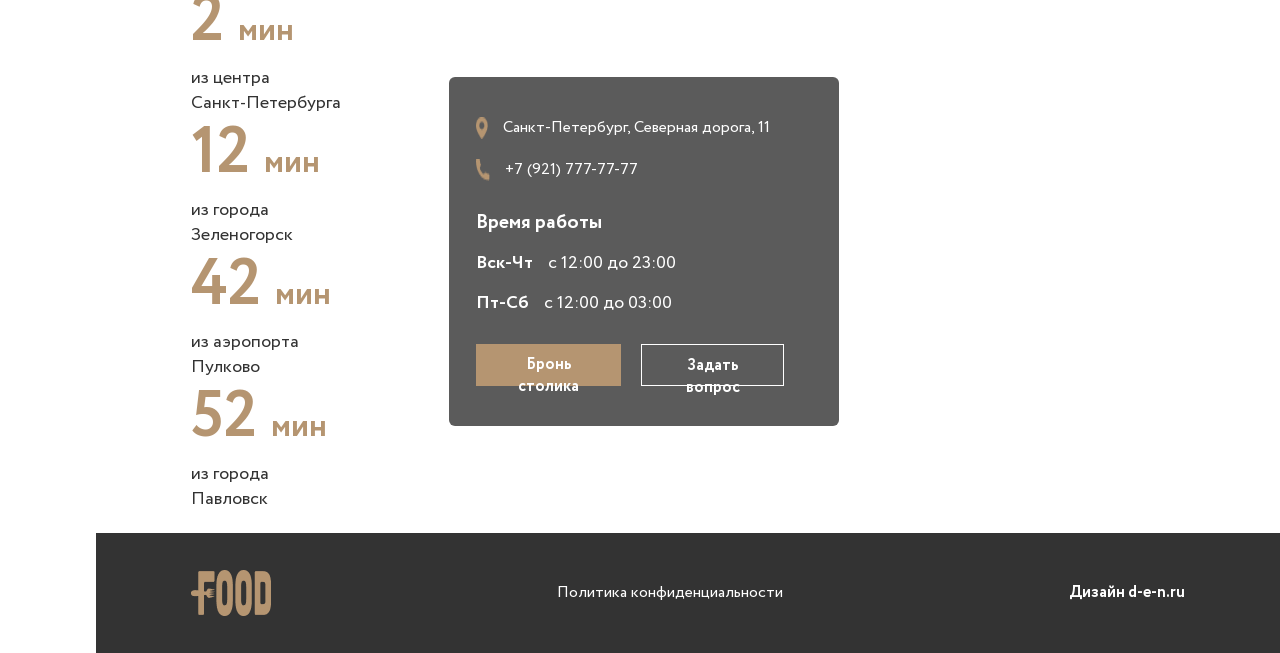
==== commit 35aed23a: "adaptiv" ====
--- a/index.html
+++ b/index.html
@@ -4,6 +4,8 @@
   <meta charset="UTF-8">
   <meta name="viewport" content="width=device-width, initial-scale=1.0">
   <link rel="stylesheet" href="style.css">
+  <link rel="stylesheet" href="media.css">
+  <link rel="stylesheet" href="adaptive.css">
   <title>Document</title>
 </head>
 <body>
--- a/style.css
+++ b/style.css
@@ -1,4 +1,9 @@
 @import url(./circe.css);
+
+
+button {
+    cursor: pointer;
+}
 
 * {
     margin: 0;
@@ -715,4 +720,7 @@
     font-size: 16px;
     line-height: 140%;
     color: #fff;
-}+}
+
+@import url(./media.css);
+@import url(./adaptive.css);
--- a/adaptive.css
+++ b/adaptive.css
@@ -0,0 +1,1333 @@
+/* ==========================================================================
+   Комплексный адаптив для планшетов и телефонов (adaptive.css)
+   ========================================================================== */
+
+/* --------------------------------------------------------------------------
+   0. Базовые глобальные правила и сброс переполнения
+   -------------------------------------------------------------------------- */
+html, body {
+  width: 100%;
+  max-width: 100%;
+  overflow-x: hidden;
+  -webkit-text-size-adjust: 100%;
+}
+
+*, *::before, *::after {
+  box-sizing: border-box;
+}
+
+img {
+  max-width: 100%;
+  height: auto;
+}
+
+button,
+a,
+input[type="checkbox"] {
+  touch-action: manipulation;
+}
+
+button:active,
+.section-3-button1:active,
+.section-3-button2:active,
+.card-inf-bottom-btn1:active,
+.card-inf-bottom-btn2:active,
+.menu__card__text-btn button:active,
+.card___eda__right-medium-btn button:active {
+  transform: scale(0.97);
+  transition: transform 0.1s ease;
+}
+
+/* --------------------------------------------------------------------------
+   1. Планшеты в альбомной ориентации (включая iPad 13" 1366x1024), ноутбуки и десктопы (> 1024px)
+      ГЛАВНЫЙ ФИКС: контент НЕ съезжает под боковую фиксированную панель!
+   -------------------------------------------------------------------------- */
+@media (min-width: 1025px) {
+  /* Фиксированная ширина боковой панели */
+  .header-container-left {
+    position: fixed !important;
+    top: 0 !important;
+    left: 0 !important;
+    width: max(7%, 96px) !important;
+    height: 100vh !important;
+    z-index: 1000;
+  }
+
+  /* Весь остальной контент сдвинут строго вправо от боковой панели */
+  .header-container-right,
+  main,
+  footer,
+  .menu-glav {
+    margin-left: max(7%, 96px) !important;
+    width: calc(100% - max(7%, 96px)) !important;
+    box-sizing: border-box;
+  }
+
+  /* Центрирование контента внутри свободной рабочей области */
+  .section-1-conatainer,
+  .section-2-conatainer,
+  .section-3-conatainer,
+  .section-4-conatainer,
+  .footer-container,
+  .menu-container {
+    width: 84% !important;
+    max-width: 1180px !important;
+    margin: 0 auto !important;
+    box-sizing: border-box;
+  }
+
+  /* Нормализация ширин внутренних блоков чтобы не было переполнения */
+  .section-1-conatainer-inf,
+  .section-2-conatainer-inf,
+  .section-3-conatainer-inf,
+  .section-4-conatainer-inf {
+    width: 100% !important;
+    max-width: 100% !important;
+    box-sizing: border-box;
+  }
+
+  .section-1-conatainer-inf-text {
+    width: 100% !important;
+    max-width: 966px !important;
+    align-self: flex-end;
+  }
+
+  .section-2-conatainer-inf-top,
+  .section-2-conatainer-inf-bottom,
+  .section-3-conatainer-inf-text {
+    width: 100% !important;
+    max-width: 856px !important;
+  }
+
+  .section-3-conatainer-inf-text {
+    align-self: flex-end;
+  }
+
+  /* Секция 4: Контакты и карта на экранах 1025px - 1400px */
+  .section-4 {
+    height: auto !important;
+    min-height: 650px;
+    padding: 60px 0;
+  }
+
+  .section-4-conatainer {
+    height: auto !important;
+  }
+
+  .section-4-conatainer-inf-bottom {
+    height: 450px !important;
+    position: relative !important;
+    display: flex !important;
+    justify-content: space-between !important;
+    align-items: center !important;
+  }
+
+  .cards-time {
+    width: 38% !important;
+    max-width: 416px !important;
+    height: auto !important;
+  }
+
+  .section-4-conatainer-inf-bottom iframe {
+    width: 58% !important;
+    max-width: 746px !important;
+    height: 450px !important;
+    border-radius: 6px;
+  }
+
+  .card-inf {
+    position: absolute !important;
+    left: 26% !important;
+    top: 12% !important;
+    width: 390px !important;
+    border-radius: 6px;
+  }
+}
+
+/* --------------------------------------------------------------------------
+   2. Планшеты (вертикальная ориентация: <= 1024px) и мобильные устройства
+      Здесь темная панель переходит в аккуратную верхнюю шапку (top bar)
+   -------------------------------------------------------------------------- */
+@media (max-width: 1024px) {
+  /* --- Сброс сдвигов: на экранах <= 1024px контент занимает 100% ширины --- */
+  .header-container-right,
+  main,
+  footer,
+  .menu-glav {
+    margin-left: 0 !important;
+    width: 100% !important;
+  }
+
+  /* --- Шапка (Hero screen) --- */
+  header {
+    flex-direction: column;
+    height: auto;
+    min-height: auto;
+    background-position: center center;
+    background-size: cover;
+    padding-top: 64px !important;
+  }
+
+  .menu {
+    padding-top: 64px !important;
+  }
+
+  /* Боковая темная панель переходит в фиксированную верхнюю шапку */
+  .header-container-left {
+    position: fixed !important;
+    top: 0 !important;
+    left: 0 !important;
+    width: 100% !important;
+    height: 64px !important;
+    min-height: 64px !important;
+    padding: 10px 24px !important;
+    z-index: 9999 !important;
+    background-color: #333333 !important;
+    box-shadow: 0 2px 12px rgba(0, 0, 0, 0.25) !important;
+  }
+
+  .header-left {
+    flex-direction: row;
+    width: 100%;
+    height: auto;
+    justify-content: space-between;
+    align-items: center;
+  }
+
+  .header-left-top {
+    flex-direction: row;
+    width: auto;
+    height: auto;
+    gap: 24px;
+    align-items: center;
+  }
+
+  .header-left-top a img {
+    height: 40px;
+    width: auto;
+    display: block;
+  }
+
+  .header-left-top button {
+    display: flex;
+    align-items: center;
+    justify-content: center;
+  }
+
+  .header-left-bottom {
+    flex-direction: row;
+    width: auto;
+    height: auto;
+    gap: 18px;
+    align-items: center;
+  }
+
+  .header-left-bottom a img {
+    width: 24px;
+    height: 24px;
+    display: block;
+    transition: opacity 0.2s;
+  }
+
+  .header-left-bottom a:hover img {
+    opacity: 0.75;
+  }
+
+  .header-container-right {
+    padding: 0 28px;
+  }
+
+  .header-right {
+    width: 100%;
+    height: auto;
+    min-height: 480px;
+    justify-content: space-between;
+    align-items: flex-start;
+    padding: 20px 0 60px;
+  }
+
+  /* Устранение дублирования для вложенного .header-right */
+  .header-right .header-right {
+    min-height: auto;
+    padding: 0;
+    width: 100%;
+    height: auto;
+  }
+
+  .header-right-top {
+    width: 100%;
+    height: auto;
+    padding: 15px 0 30px;
+    justify-content: flex-end;
+  }
+
+  .header-right-top nav {
+    width: 100%;
+    max-width: 480px;
+    height: auto;
+  }
+
+  .header-right-top nav ul {
+    gap: 20px;
+    justify-content: flex-end;
+    align-items: center;
+    flex-wrap: wrap;
+  }
+
+  .header-right-bottom {
+    width: 100%;
+    padding-top: 40px;
+  }
+
+  .header-right-bottom p {
+    font-size: 42px;
+    line-height: 130%;
+    width: 100%;
+    max-width: 680px;
+    height: auto;
+  }
+
+  /* --- Секция 1: О ресторане --- */
+  .section-1 {
+    height: auto;
+    min-height: auto;
+    padding: 70px 0;
+  }
+
+  .section-1-conatainer {
+    width: 90% !important;
+    height: auto;
+  }
+
+  .section-1-conatainer-inf {
+    width: 100% !important;
+    height: auto;
+    gap: 30px;
+  }
+
+  .section-1-conatainer-inf-text {
+    width: 100% !important;
+    height: auto;
+    align-self: stretch;
+    gap: 30px;
+    justify-content: space-between;
+  }
+
+  .section-1-conatainer-inf-text h2 {
+    font-size: 44px;
+    line-height: 120%;
+    width: auto;
+    min-width: 220px;
+  }
+
+  .section-1-conatainer-inf-text p {
+    width: 100%;
+    max-width: 560px;
+    height: auto;
+    gap: 18px;
+  }
+
+  .section-1-conatainer-inf-text p span {
+    font-size: 17px;
+    line-height: 150%;
+  }
+
+  /* --- Секция 2: Меню --- */
+  .section-2 {
+    height: auto;
+    min-height: auto;
+    padding: 70px 0;
+  }
+
+  .section-2-conatainer {
+    width: 90% !important;
+    height: auto;
+  }
+
+  .section-2-conatainer-inf {
+    width: 100% !important;
+    height: auto;
+    gap: 35px;
+  }
+
+  .section-2-conatainer-inf-text {
+    width: 100% !important;
+    height: auto;
+    align-items: stretch;
+    gap: 40px;
+  }
+
+  .section-2-conatainer-inf-top {
+    width: 100% !important;
+    height: auto;
+    justify-content: space-between;
+    gap: 30px;
+  }
+
+  .section-2-conatainer-inf-top h2 {
+    font-size: 44px;
+  }
+
+  .section-2-conatainer-inf-top p {
+    width: 100%;
+    max-width: 560px;
+    height: auto;
+    gap: 15px;
+  }
+
+  .section-2-conatainer-inf-bottom {
+    width: 100% !important;
+    justify-content: space-around;
+    gap: 30px;
+  }
+
+  .section-2-conatainer-inf-bottom-card {
+    height: auto;
+    gap: 18px;
+  }
+
+  .section-2-conatainer-inf-bottom-card img {
+    max-width: 100%;
+    height: auto;
+    object-fit: cover;
+    border-radius: 4px;
+  }
+
+  /* --- Секция 3: Доставка --- */
+  .section-3 {
+    height: auto;
+    min-height: auto;
+    padding: 70px 0;
+  }
+
+  .section-3-conatainer {
+    width: 90% !important;
+    height: auto;
+  }
+
+  .section-3-conatainer-inf {
+    width: 100% !important;
+    height: auto;
+    gap: 30px;
+  }
+
+  .section-3-conatainer-inf-text {
+    width: 100% !important;
+    height: auto;
+    align-self: stretch;
+    gap: 30px;
+    justify-content: space-between;
+  }
+
+  .section-3-conatainer-inf-text h2 {
+    font-size: 44px;
+    width: auto;
+    max-width: 280px;
+  }
+
+  .section-3-conatainer-inf-text-right {
+    height: auto;
+    gap: 25px;
+  }
+
+  .section-3-conatainer-inf-text-right p {
+    width: 100%;
+    max-width: 560px;
+  }
+
+  /* --- Секция 4: Контакты и карта --- */
+  .section-4 {
+    height: auto !important;
+    padding: 70px 0;
+  }
+
+  .section-4-conatainer {
+    width: 90% !important;
+    height: auto !important;
+  }
+
+  .section-4-conatainer-inf {
+    height: auto;
+    gap: 30px;
+  }
+
+  .section-4-conatainer-inf-bottom {
+    flex-direction: column !important;
+    height: auto !important;
+    gap: 35px;
+    align-items: center;
+    position: static !important;
+  }
+
+  /* Порядок отображения: 1. Время в пути -> 2. Карточка контактов -> 3. Карта */
+  .cards-time {
+    order: 1;
+    width: 100% !important;
+    height: auto !important;
+    justify-content: space-around;
+    align-self: stretch;
+    gap: 20px;
+  }
+
+  .card-time {
+    width: calc(25% - 15px);
+    min-width: 140px;
+    height: auto;
+    gap: 10px;
+  }
+
+  .card-time .time {
+    font-size: 48px;
+  }
+
+  .card-time .time span {
+    font-size: 26px;
+  }
+
+  .card-inf {
+    order: 2;
+    position: static !important;
+    width: 100% !important;
+    max-width: 600px !important;
+    height: auto !important;
+    padding: 30px 25px;
+    left: auto !important;
+    top: auto !important;
+    border-radius: 6px;
+  }
+
+  .card-inf-container {
+    width: 100%;
+    height: auto;
+    gap: 22px;
+  }
+
+  .card-inf-top {
+    width: 100%;
+    height: auto;
+    gap: 12px;
+  }
+
+  .card-inf-top div {
+    height: auto;
+    min-height: 22px;
+    align-items: center;
+  }
+
+  .card-inf-medium {
+    width: 100%;
+    height: auto;
+    gap: 10px;
+  }
+
+  .card-inf-bottom {
+    width: 100%;
+    max-width: 330px;
+    height: auto;
+    gap: 15px;
+  }
+
+  .section-4-conatainer-inf-bottom iframe {
+    order: 3;
+    width: 100% !important;
+    max-width: 100% !important;
+    height: 380px !important;
+    border-radius: 6px;
+  }
+
+  /* --- Футер --- */
+  footer {
+    height: auto;
+    padding: 35px 0;
+  }
+
+  .footer-container {
+    width: 90% !important;
+    flex-wrap: wrap;
+    gap: 20px;
+    justify-content: space-between;
+    align-items: center;
+  }
+
+  /* --- Страница меню (menu.html) --- */
+  .menu {
+    height: auto !important;
+    min-height: auto;
+    flex-direction: column;
+  }
+
+  .menu-glav {
+    height: auto !important;
+  }
+
+  .menu-container {
+    width: 90% !important;
+    height: auto !important;
+    gap: 30px;
+    padding: 30px 0 60px;
+  }
+
+  .menu-container__head {
+    height: auto;
+    width: 100%;
+    justify-content: flex-end;
+  }
+
+  /* Горизонтальный скроллер категорий меню */
+  .menu-container__nav {
+    width: 100%;
+    overflow-x: auto;
+    padding-bottom: 12px;
+    -webkit-overflow-scrolling: touch;
+    scrollbar-width: none;
+    -ms-overflow-style: none;
+    justify-content: flex-start;
+  }
+
+  .menu-container__nav::-webkit-scrollbar {
+    display: none;
+  }
+
+  .menu-container__nav ul {
+    width: max-content;
+    gap: 24px;
+    padding: 0 4px;
+    display: flex;
+  }
+
+  .menu-container__nav ul li {
+    flex-shrink: 0;
+  }
+
+  .menu-container__nav ul li a {
+    white-space: nowrap;
+    padding: 6px 2px;
+    display: inline-block;
+  }
+
+  /* Сетка карточек меню */
+  .menu-container__menu {
+    height: auto !important;
+    width: 100%;
+    display: flex;
+    flex-wrap: wrap;
+    justify-content: center;
+    gap: 24px;
+  }
+
+  .menu-container__menu__card2 {
+    display: contents;
+  }
+
+  .menu-container__menu__card {
+    width: calc(50% - 15px);
+    max-width: 330px;
+    min-width: 260px;
+    height: auto;
+    min-height: 400px;
+    display: flex;
+    flex-direction: column;
+    justify-content: space-between;
+    align-items: center;
+    border-radius: 4px;
+    overflow: hidden;
+  }
+
+  .menu-container__menu__card img {
+    width: 100%;
+    height: 220px;
+    object-fit: cover;
+    display: block;
+  }
+
+  .menu__card__text {
+    width: 88%;
+    height: auto;
+    min-height: 125px;
+    padding: 16px 0 20px;
+    display: flex;
+    flex-direction: column;
+    justify-content: space-between;
+    gap: 15px;
+  }
+
+  .menu__card__text a p,
+  .menu__card__text > p {
+    font-size: 18px;
+    line-height: 130%;
+    text-align: center;
+  }
+
+  .menu__card__text-btn {
+    width: 100%;
+    display: flex;
+    justify-content: space-between;
+    align-items: center;
+  }
+
+  .menu__card__text-btn p {
+    font-size: 26px;
+    font-weight: 700;
+  }
+
+  .menu__card__text-btn button {
+    padding: 10px 16px;
+    height: 42px;
+    width: auto;
+  }
+
+  /* --- Страница блюда (eda1.html) --- */
+  .menu-container__eda {
+    height: auto !important;
+    padding-bottom: 40px;
+  }
+
+  .card___eda {
+    width: 100% !important;
+    height: auto !important;
+    justify-content: space-between;
+    gap: 30px;
+  }
+
+  .card___eda__left {
+    width: 50%;
+    max-width: 420px;
+    height: auto;
+    gap: 15px;
+  }
+
+  .card___eda__left > img {
+    width: 100%;
+    height: auto;
+    max-height: 320px;
+    object-fit: cover;
+    border-radius: 4px;
+    display: block;
+  }
+
+  .card___eda__left-bottom {
+    width: 100%;
+    display: flex;
+    justify-content: space-between;
+    gap: 10px;
+  }
+
+  .card___eda__left-bottom img {
+    width: calc(33.333% - 7px);
+    height: 85px;
+    object-fit: cover;
+    border-radius: 4px;
+    cursor: pointer;
+    display: block;
+  }
+
+  .card___eda__right {
+    width: 46%;
+    height: auto !important;
+    gap: 20px;
+  }
+
+  .card___eda__righ-top {
+    height: auto;
+    padding-bottom: 15px;
+  }
+
+  .card___eda__right-medium {
+    height: auto;
+    padding: 20px 0;
+  }
+
+  .card___eda__right-medium-glav {
+    height: auto;
+    gap: 16px;
+  }
+
+  .card___eda__right-bottom {
+    height: auto;
+    padding-top: 15px;
+  }
+
+  .card___eda__right-bottom-g {
+    height: auto;
+    gap: 18px;
+  }
+
+  .chekboks {
+    height: auto;
+    gap: 14px;
+  }
+
+  .chekbok {
+    cursor: pointer;
+    padding: 6px 0;
+  }
+
+  .chekbok input {
+    accent-color: #B59571;
+    cursor: pointer;
+  }
+}
+
+/* --------------------------------------------------------------------------
+   3. Планшеты вертикальные и телефоны (<= 768px)
+   -------------------------------------------------------------------------- */
+@media (max-width: 768px) {
+  /* --- Шапка --- */
+  .header-container-left {
+    padding: 12px 18px;
+  }
+
+  .header-left-top {
+    gap: 16px;
+  }
+
+  .header-left-top button img {
+    width: 32px;
+    height: 32px;
+  }
+
+  .header-left-top a img {
+    max-height: 36px;
+    width: auto;
+  }
+
+  .header-left-bottom {
+    gap: 14px;
+  }
+
+  .header-left-bottom a img {
+    width: 22px;
+    height: 22px;
+  }
+
+  .header-container-right {
+    padding: 0 18px;
+  }
+
+  .header-right {
+    min-height: 420px;
+    padding: 15px 0 45px;
+  }
+
+  .header-right-top nav {
+    max-width: 100%;
+  }
+
+  .header-right-top nav ul {
+    justify-content: center;
+    gap: 16px;
+  }
+
+  .header-right-top nav ul li a {
+    font-size: 15px;
+  }
+
+  .header-right-top nav ul button {
+    padding: 8px 18px;
+    height: 40px;
+    width: auto;
+    font-size: 14px;
+  }
+
+  .header-right-bottom p {
+    font-size: 32px;
+    line-height: 130%;
+  }
+
+  /* --- Секция 1: О ресторане --- */
+  .section-1 {
+    padding: 50px 0;
+  }
+
+  .section-1-conatainer {
+    width: 92% !important;
+  }
+
+  .section-1-conatainer-inf-text {
+    flex-direction: column;
+    align-items: flex-start;
+    gap: 20px;
+  }
+
+  .section-1-conatainer-inf-text h2 {
+    font-size: 34px;
+    width: 100%;
+    min-width: auto;
+  }
+
+  .section-1-conatainer-inf-text p {
+    max-width: 100%;
+  }
+
+  /* --- Секция 2: Меню --- */
+  .section-2 {
+    padding: 50px 0;
+  }
+
+  .section-2-conatainer {
+    width: 92% !important;
+  }
+
+  .section-2-conatainer-inf-top {
+    flex-direction: column;
+    align-items: flex-start;
+    gap: 20px;
+  }
+
+  .section-2-conatainer-inf-top h2 {
+    font-size: 34px;
+  }
+
+  .section-2-conatainer-inf-bottom {
+    flex-direction: column;
+    align-items: center;
+    gap: 30px;
+  }
+
+  .section-2-conatainer-inf-bottom-card {
+    width: 100%;
+    max-width: 420px;
+  }
+
+  .section-2-conatainer-inf-bottom-card img {
+    width: 100%;
+  }
+
+  .section-2-conatainer-inf-bottom-card div {
+    width: 100%;
+    justify-content: center;
+  }
+
+  /* --- Секция 3: Доставка --- */
+  .section-3 {
+    padding: 50px 0;
+  }
+
+  .section-3-conatainer {
+    width: 92% !important;
+  }
+
+  .section-3-conatainer-inf-text {
+    flex-direction: column;
+    align-items: flex-start;
+    gap: 20px;
+  }
+
+  .section-3-conatainer-inf-text h2 {
+    font-size: 34px;
+    max-width: 100%;
+  }
+
+  .section-3-conatainer-inf-text-button {
+    width: 100%;
+    max-width: 420px;
+    height: auto;
+    flex-direction: row;
+    gap: 15px;
+  }
+
+  .section-3-button1,
+  .section-3-button2 {
+    flex: 1;
+    height: 50px;
+    padding: 10px 16px;
+    font-size: 16px;
+    justify-content: center;
+    align-items: center;
+    text-align: center;
+  }
+
+  /* --- Секция 4: Контакты --- */
+  .section-4 {
+    padding: 50px 0;
+  }
+
+  .section-4-conatainer {
+    width: 92% !important;
+  }
+
+  .cards-time {
+    display: grid;
+    grid-template-columns: 1fr 1fr;
+    gap: 20px;
+    width: 100% !important;
+    max-width: 460px !important;
+    margin: 0 auto;
+    justify-items: center;
+  }
+
+  .card-time {
+    width: 100%;
+    max-width: 190px;
+    align-items: center;
+    text-align: center;
+  }
+
+  .card-time .time {
+    font-size: 44px;
+  }
+
+  .card-time .time span {
+    font-size: 22px;
+  }
+
+  .card-time p {
+    font-size: 15px;
+  }
+
+  .card-inf {
+    width: 100% !important;
+    max-width: 500px !important;
+    padding: 25px 20px;
+  }
+
+  .card-inf-bottom {
+    flex-direction: column;
+    width: 100%;
+    max-width: 100%;
+    gap: 12px;
+  }
+
+  .card-inf-bottom-btn1,
+  .card-inf-bottom-btn2 {
+    width: 100%;
+    height: 44px;
+  }
+
+  .section-4-conatainer-inf-bottom iframe {
+    height: 320px !important;
+  }
+
+  /* --- Футер --- */
+  .footer-container {
+    flex-direction: column;
+    align-items: center;
+    text-align: center;
+    gap: 16px;
+  }
+
+  footer div {
+    justify-content: center;
+    gap: 16px;
+  }
+
+  /* --- Меню (menu.html) --- */
+  .menu-container {
+    width: 92% !important;
+  }
+
+  .menu-container__head {
+    justify-content: center;
+  }
+
+  .menu-container__menu__card {
+    width: 100%;
+    max-width: 360px;
+  }
+
+  /* --- Страница блюда (eda1.html) --- */
+  .card___eda {
+    flex-direction: column;
+    align-items: center;
+    gap: 35px;
+    width: 100% !important;
+  }
+
+  .card___eda__left {
+    width: 100%;
+    max-width: 420px;
+  }
+
+  .card___eda__right {
+    width: 100%;
+    max-width: 420px;
+  }
+
+  .card___eda__right-medium-btn {
+    width: 100%;
+    max-width: 280px;
+  }
+}
+
+/* --------------------------------------------------------------------------
+   4. Смартфоны (<= 480px)
+   -------------------------------------------------------------------------- */
+@media (max-width: 480px) {
+  /* --- Шапка --- */
+  .header-container-left {
+    height: 56px !important;
+    min-height: 56px !important;
+    padding: 8px 14px !important;
+  }
+
+  header {
+    padding-top: 56px !important;
+  }
+
+  .menu {
+    padding-top: 56px !important;
+  }
+
+  .header-left-top {
+    gap: 12px;
+  }
+
+  .header-left-top a img {
+    max-height: 32px;
+  }
+
+  .header-left-top button {
+    width: 32px;
+    height: 32px;
+  }
+
+  .header-left-bottom {
+    gap: 12px;
+  }
+
+  .header-left-bottom a img {
+    width: 20px;
+    height: 20px;
+  }
+
+  .header-container-right {
+    padding: 0 14px;
+  }
+
+  .header-right {
+    min-height: 360px;
+    padding: 15px 0 35px;
+  }
+
+  .header-right-top nav ul {
+    display: flex;
+    flex-wrap: wrap;
+    justify-content: center;
+    align-items: center;
+    gap: 12px 18px;
+    width: 100%;
+  }
+
+  .header-right-top nav ul li a {
+    font-size: 15px;
+    padding: 4px;
+  }
+
+  .header-right-top nav ul button {
+    width: 100%;
+    max-width: 220px;
+    height: 42px;
+    margin-top: 4px;
+  }
+
+  .header-right-bottom p {
+    font-size: 26px;
+    line-height: 130%;
+    text-align: center;
+  }
+
+  .header-right-bottom {
+    text-align: center;
+    padding-top: 30px;
+  }
+
+  /* --- Декоративные полоски и метки секций --- */
+  .section-1-conatainer-inf-glav,
+  .section-2-conatainer-inf-glav,
+  .section-3-conatainer-inf-glav,
+  .section-4-conatainer-inf-glav {
+    width: auto;
+    gap: 12px;
+  }
+
+  .section-1-conatainer-inf-p,
+  .section-2-conatainer-inf-p,
+  .section-3-conatainer-inf-glav p,
+  .section-4-conatainer-inf-glav p {
+    font-size: 16px;
+  }
+
+  .section-1-conatainer-inf-glav img,
+  .section-2-conatainer-inf-glav img,
+  .section-3-conatainer-inf-glav img,
+  .section-4-conatainer-inf-glav img {
+    max-width: 50px;
+  }
+
+  /* --- Заголовки разделов --- */
+  .section-1-conatainer-inf-text h2,
+  .section-2-conatainer-inf-top h2,
+  .section-3-conatainer-inf-text h2 {
+    font-size: 28px;
+    line-height: 120%;
+  }
+
+  .section-1-conatainer-inf-text p span,
+  .section-2-conatainer-inf-top p span,
+  .section-3-conatainer-inf-text-right p {
+    font-size: 15px;
+    line-height: 145%;
+  }
+
+  /* --- Кнопки доставки --- */
+  .section-3-conatainer-inf-text-button {
+    flex-direction: column;
+    width: 100%;
+    gap: 12px;
+  }
+
+  .section-3-button1,
+  .section-3-button2 {
+    width: 100%;
+    height: 48px;
+    flex: none;
+    font-size: 15px;
+  }
+
+  /* --- Карточки времени в пути --- */
+  .cards-time {
+    grid-template-columns: 1fr 1fr;
+    gap: 15px 10px;
+  }
+
+  .card-time .time {
+    font-size: 36px;
+  }
+
+  .card-time .time span {
+    font-size: 18px;
+  }
+
+  .card-time p {
+    font-size: 13px;
+    line-height: 130%;
+  }
+
+  /* --- Карточка информации контактов --- */
+  .card-inf {
+    width: 100% !important;
+    max-width: 100% !important;
+    padding: 20px 14px;
+  }
+
+  .card-inf-container {
+    width: 100%;
+    max-width: 100%;
+    gap: 18px;
+  }
+
+  .card-inf-top,
+  .card-inf-medium,
+  .card-inf-bottom {
+    width: 100%;
+  }
+
+  .card-inf-top div {
+    gap: 10px;
+  }
+
+  .card-inf-top div p {
+    font-size: 14px;
+    line-height: 135%;
+  }
+
+  .vrema {
+    font-size: 18px;
+  }
+
+  .vrema1 {
+    font-size: 15px;
+    gap: 10px;
+    flex-wrap: wrap;
+  }
+
+  .vrema1 span {
+    font-size: 14px;
+  }
+
+  .section-4-conatainer-inf-bottom iframe {
+    height: 250px !important;
+  }
+
+  /* --- Футер --- */
+  .footer-p1,
+  .footer-p2 {
+    font-size: 13px;
+  }
+
+  /* --- Страница блюда (eda1.html) --- */
+  .card___eda__righ-top p {
+    font-size: 24px;
+  }
+
+  .p-price {
+    font-size: 26px;
+  }
+
+  .card___eda__right-bottom-p {
+    font-size: 20px;
+  }
+
+  .card___eda__right-medium-int {
+    width: 54px;
+    height: 48px;
+    padding-left: 0;
+    text-align: center;
+    font-size: 18px;
+  }
+
+  .card___eda__right-medium-btn button {
+    font-size: 16px;
+    height: 48px;
+    padding: 0 18px;
+  }
+
+  .chekbok p {
+    font-size: 16px;
+    line-height: 130%;
+  }
+
+  .chekbok p span {
+    font-size: 13px;
+  }
+}
+
+/* --------------------------------------------------------------------------
+   5. Микро-экраны (<= 360px)
+   -------------------------------------------------------------------------- */
+@media (max-width: 360px) {
+  .header-left-top {
+    gap: 8px;
+  }
+
+  .header-left-bottom {
+    gap: 8px;
+  }
+
+  .header-right-bottom p {
+    font-size: 22px;
+  }
+
+  .section-1-conatainer-inf-text h2,
+  .section-2-conatainer-inf-top h2,
+  .section-3-conatainer-inf-text h2 {
+    font-size: 24px;
+  }
+
+  .card-time .time {
+    font-size: 32px;
+  }
+
+  .card-time p {
+    font-size: 12px;
+  }
+
+  .menu__card__text-btn p {
+    font-size: 22px;
+  }
+
+  .menu__card__text-btn button {
+    padding: 8px 12px;
+    font-size: 14px;
+  }
+}
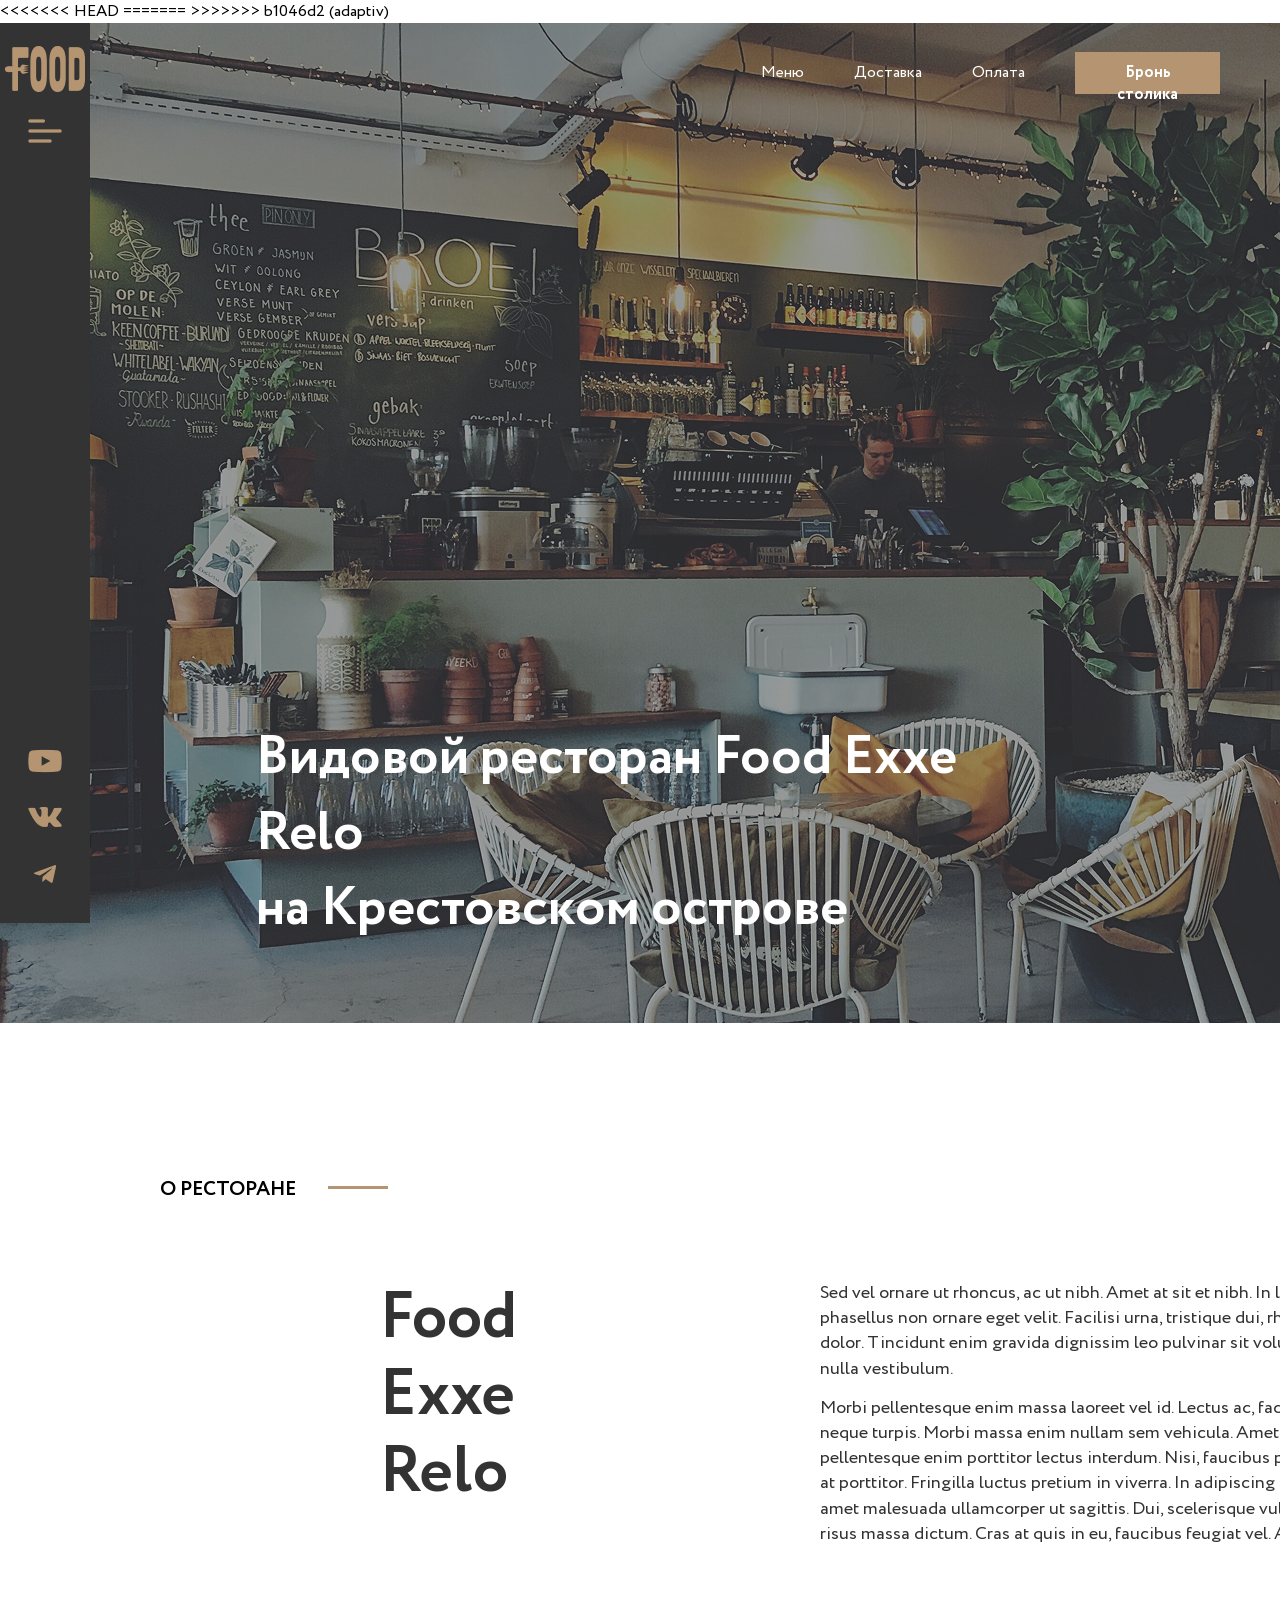
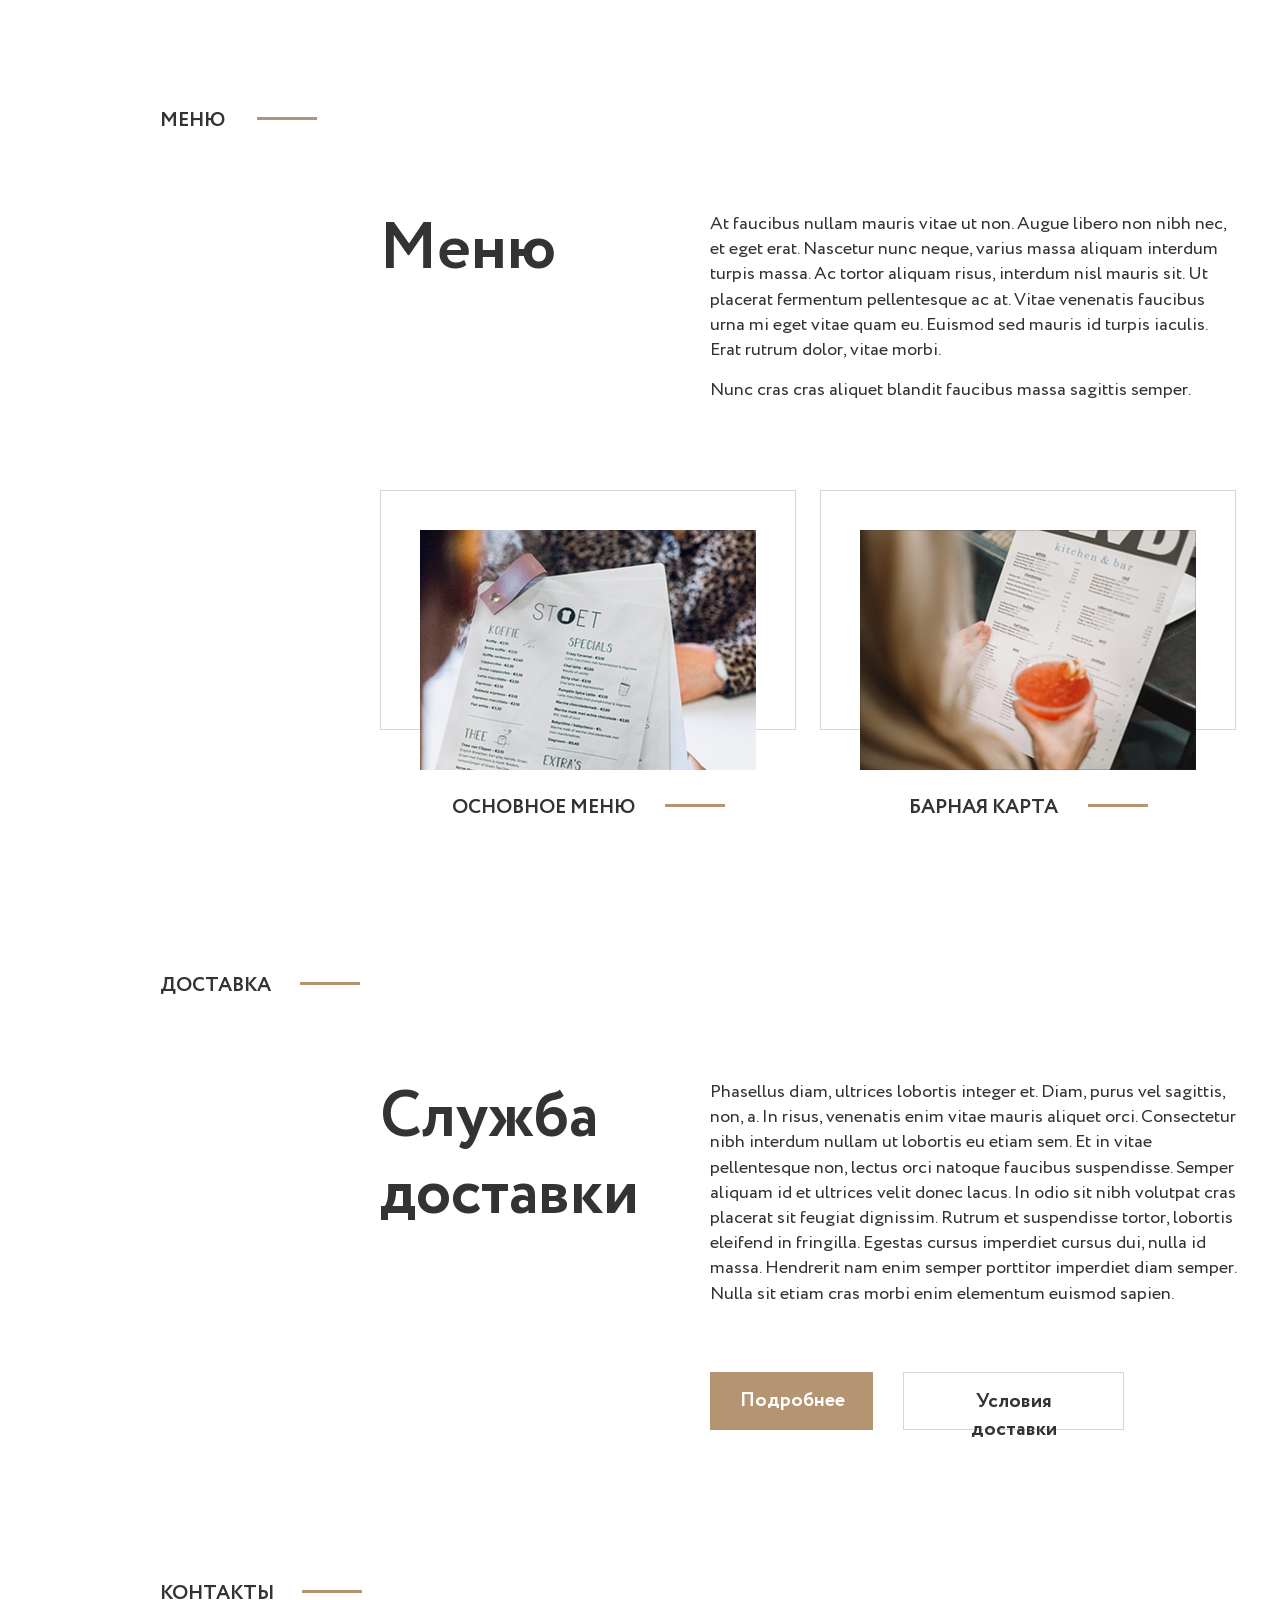
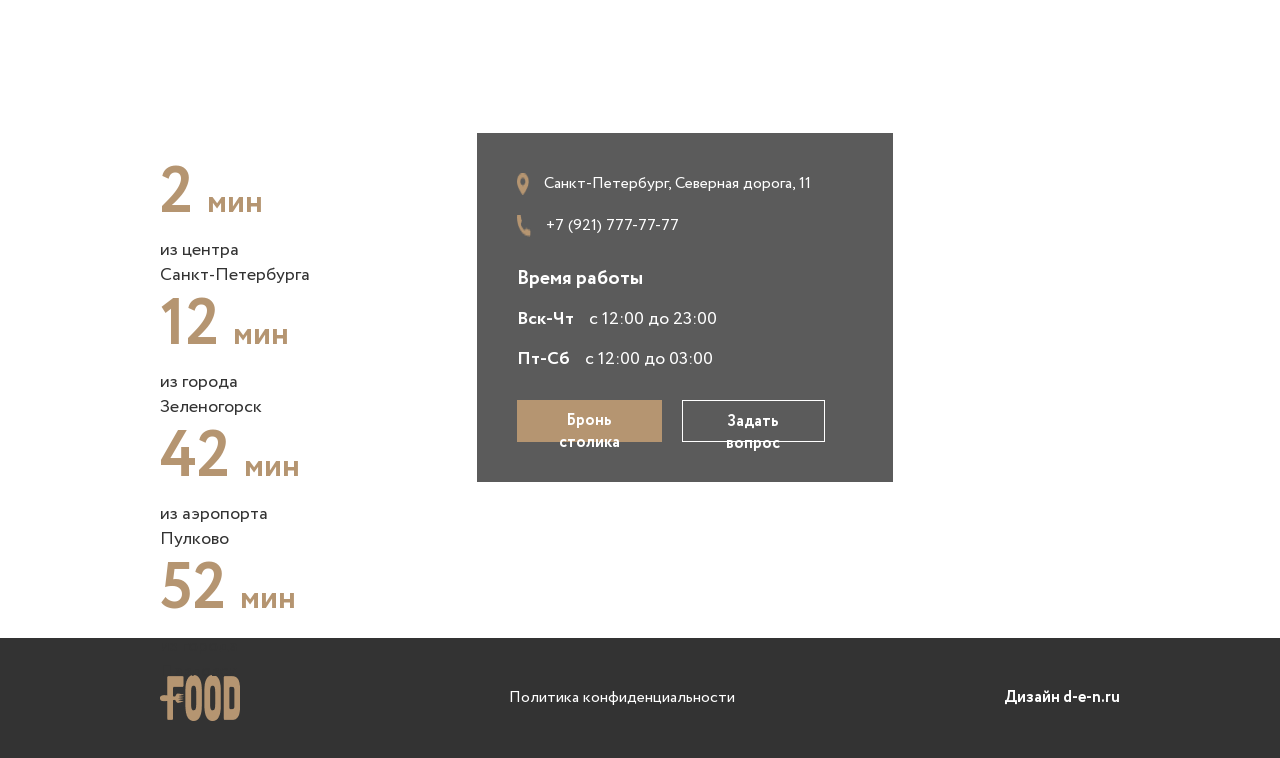
==== commit b2f94ce1: "adaptiv" ====
--- a/index.html
+++ b/index.html
@@ -5,7 +5,10 @@
   <meta name="viewport" content="width=device-width, initial-scale=1.0">
   <link rel="stylesheet" href="style.css">
   <link rel="stylesheet" href="media.css">
+<<<<<<< HEAD
   <link rel="stylesheet" href="adaptive.css">
+=======
+>>>>>>> b1046d2 (adaptiv)
   <title>Document</title>
 </head>
 <body>
--- a/style.css
+++ b/style.css
@@ -17,11 +17,11 @@
 
 li {
     list-style: none;
-}
+} 
 
 header {
     width: 100%;
-    height: 100%;
+    height: 1000px;
     display: flex;
     background-image: url(img/headerbg.png);
     background-repeat: no-repeat;
@@ -722,5 +722,9 @@
     color: #fff;
 }
 
+<<<<<<< HEAD
 @import url(./media.css);
-@import url(./adaptive.css);+@import url(./adaptive.css);
+=======
+@import url(./media.css);
+>>>>>>> b1046d2 (adaptiv)
--- a/media.css
+++ b/media.css
@@ -0,0 +1,502 @@
+@media (min-width: 300px) and (max-width: 600px) {
+  * {
+    box-sizing: border-box;
+  }
+
+  header {
+    height: auto;
+    flex-direction: column;
+    background-position: center;
+    gap: 30px;
+  }
+
+  .header-container-left {
+    position: static;
+    width: 100%;
+    height: auto;
+  }
+
+  .header-left {
+    width: 90%;
+    height: auto;
+    flex-direction: row;
+    flex-wrap: wrap;
+    justify-content: space-between;
+    align-items: center;
+    gap: 15px;
+  }
+
+  .header-left-top {
+    width: auto;
+    height: auto;
+    flex-direction: row;
+    gap: 15px;
+  }
+
+  .header-left-bottom {
+    width: auto;
+    height: auto;
+    flex-direction: row;
+    gap: 12px;
+  }
+
+  .header-left-bottom a img {
+    width: 32px;
+    height: 32px;
+  }
+
+  .header-container-right {
+    width: 100%;
+    height: auto;
+  }
+
+  .header-right {
+    width: 90%;
+    height: auto;
+    align-items: center;
+    gap: 40px;
+  }
+
+  .header-right-top {
+    height: auto;
+    justify-content: center;
+  }
+
+  .header-right-top nav {
+    width: 100%;
+    height: auto;
+  }
+
+  .header-right-top nav ul {
+    height: auto;
+    flex-wrap: wrap;
+    justify-content: center;
+    gap: 15px;
+  }
+
+  .header-right-bottom p {
+    width: 100%;
+    height: auto;
+    font-size: 26px;
+    line-height: 130%;
+    text-align: center;
+  }
+
+  main {
+    display: flex;
+    flex-direction: column;
+    gap: 50px;
+  }
+
+  .section-1 {
+    height: auto;
+  }
+
+  .section-1-conatainer {
+    width: 90%;
+    height: auto;
+  }
+
+  .section-1-conatainer-inf {
+    width: 100%;
+    height: auto;
+    gap: 25px;
+  }
+
+  .section-1-conatainer-inf-text {
+    width: 100%;
+    height: auto;
+    flex-direction: column;
+    align-self: flex-start;
+    gap: 20px;
+  }
+
+  .section-1-conatainer-inf-text h2 {
+    width: 100%;
+    font-size: 32px;
+  }
+
+  .section-1-conatainer-inf-text p {
+    width: 100%;
+    height: auto;
+    gap: 15px;
+  }
+
+  .section-2 {
+    height: auto;
+  }
+
+  .section-2-conatainer {
+    width: 90%;
+    height: auto;
+  }
+
+  .section-2-conatainer-inf {
+    width: 100%;
+    height: auto;
+    gap: 25px;
+  }
+
+  .section-2-conatainer-inf-text {
+    height: auto;
+    align-items: flex-start;
+    gap: 30px;
+  }
+
+  .section-2-conatainer-inf-top {
+    width: 100%;
+    flex-direction: column;
+    gap: 20px;
+  }
+
+  .section-2-conatainer-inf-top h2 {
+    font-size: 32px;
+  }
+
+  .section-2-conatainer-inf-top p {
+    width: 100%;
+    height: auto;
+    gap: 15px;
+  }
+
+  .section-2-conatainer-inf-bottom {
+    width: 100%;
+    flex-direction: column;
+    align-items: center;
+    gap: 30px;
+  }
+
+  .section-2-conatainer-inf-bottom-card {
+    height: auto;
+    gap: 15px;
+  }
+
+  .section-2-conatainer-inf-bottom-card img {
+    max-width: 100%;
+    height: auto;
+  }
+
+  .section-3 {
+    height: auto;
+  }
+
+  .section-3-conatainer {
+    width: 90%;
+    height: auto;
+  }
+
+  .section-3-conatainer-inf {
+    width: 100%;
+    height: auto;
+    gap: 25px;
+  }
+
+  .section-3-conatainer-inf-text {
+    width: 100%;
+    height: auto;
+    flex-direction: column;
+    align-self: flex-start;
+    gap: 20px;
+  }
+
+  .section-3-conatainer-inf-text h2 {
+    font-size: 32px;
+  }
+
+  .section-3-conatainer-inf-text-right {
+    height: auto;
+    gap: 25px;
+  }
+
+  .section-3-conatainer-inf-text-right p {
+    width: 100%;
+  }
+
+  .section-3-conatainer-inf-text-button {
+    width: 100%;
+    height: auto;
+    flex-direction: column;
+    gap: 15px;
+  }
+
+  .section-3-button1,
+  .section-3-button2 {
+    width: 100%;
+    height: 52px;
+    font-size: 18px;
+    display: flex;
+    justify-content: center;
+    align-items: center;
+  }
+
+  .section-4 {
+    height: auto;
+  }
+
+  .section-4-conatainer {
+    width: 90%;
+    height: auto;
+  }
+
+  .section-4-conatainer-inf {
+    height: auto;
+    gap: 25px;
+  }
+
+  .section-4-conatainer-inf-bottom {
+    height: auto;
+    flex-direction: column;
+    align-items: center;
+    gap: 30px;
+    position: static;
+  }
+
+  .cards-time {
+    width: 100%;
+    height: auto;
+    gap: 20px 10px;
+    justify-content: space-around;
+  }
+
+  .card-time {
+    width: 130px;
+    height: auto;
+    gap: 8px;
+  }
+
+  .time {
+    font-size: 38px;
+  }
+
+  .time span {
+    font-size: 20px;
+  }
+
+  .card-time p {
+    font-size: 14px;
+  }
+
+  .section-4-conatainer-inf-bottom iframe {
+    width: 100%;
+    height: 300px;
+  }
+
+  .card-inf {
+    position: static;
+    width: 100%;
+    height: auto;
+  }
+
+  .card-inf-container {
+    width: 90%;
+    height: auto;
+    gap: 20px;
+  }
+
+  .card-inf-top {
+    width: 100%;
+    height: auto;
+    gap: 12px;
+  }
+
+  .card-inf-top div {
+    height: auto;
+    align-items: center;
+  }
+
+  .card-inf-medium {
+    height: auto;
+    gap: 10px;
+  }
+
+  .vrema1 {
+    font-size: 16px;
+    flex-direction: column;
+    gap: 4px;
+  }
+
+  .vrema1 span {
+    font-size: 14px;
+  }
+
+  .card-inf-bottom {
+    width: 100%;
+    height: auto;
+    flex-direction: column;
+    gap: 10px;
+  }
+
+  .card-inf-bottom-btn1,
+  .card-inf-bottom-btn2 {
+    width: 100%;
+  }
+
+  footer {
+    height: auto;
+  }
+
+  .footer-container {
+    width: 90%;
+    height: auto;
+    flex-direction: column;
+    gap: 20px;
+    text-align: center;
+  }
+
+  footer div {
+    width: 100%;
+    display: flex;
+    justify-content: center;
+    gap: 20px;
+  }
+
+  .menu {
+    height: auto;
+    flex-direction: column;
+    gap: 30px;
+  }
+
+  .menu-glav {
+    height: auto;
+  }
+
+  .menu-container {
+    width: 90%;
+    height: auto;
+    gap: 25px;
+  }
+
+  .menu-container__head {
+    height: auto;
+    justify-content: center;
+  }
+
+  .menu-container__head div {
+    width: auto;
+    gap: 15px;
+  }
+
+  .menu-container__nav {
+    width: 100%;
+  }
+
+  .menu-container__nav ul {
+    width: 100%;
+    flex-wrap: wrap;
+    justify-content: center;
+    gap: 10px 15px;
+  }
+
+  .menu-container__menu {
+    height: auto;
+    justify-content: center;
+    gap: 20px;
+  }
+  
+  .menu-container__menu__card {
+    width: 100%;
+    max-width: 320px;
+    height: auto;
+  }
+
+  .menu-container__menu__card img {
+    max-width: 100%;
+    height: auto;
+  }
+
+  .menu__card__text {
+    width: 90%;
+    height: auto;
+    gap: 15px;
+  }
+
+  .menu-container__menu__card2 {
+    width: 100%;
+    flex-direction: column;
+    align-items: center;
+    gap: 20px;
+  }
+
+  .menu-container__eda {
+    height: auto;
+  }
+
+  .card___eda {
+    width: 100%;
+    height: auto;
+    flex-direction: column;
+    align-items: center;
+    gap: 30px;
+  }
+
+  .card___eda__left {
+    width: 100%;
+    height: auto;
+    gap: 15px;
+    align-items: center;
+  }
+
+  .card___eda__left img {
+    max-width: 100%;
+    height: auto;
+  }
+
+  .card___eda__left-bottom {
+    width: 100%;
+    gap: 10px;
+    justify-content: space-between;
+  }
+
+  .card___eda__left-bottom img {
+    width: 30%;
+    height: auto;
+  }
+
+  .card___eda__right {
+    width: 100%;
+    height: auto;
+    gap: 25px;
+  }
+
+  .card___eda__righ-top {
+    height: auto;
+  }
+
+  .card___eda__righ-top p {
+    font-size: 26px;
+  }
+
+  .card___eda__right-medium {
+    height: auto;
+  }
+
+  .card___eda__right-medium-glav {
+    height: auto;
+    gap: 15px;
+  }
+
+  .card___eda__right-medium-btn {
+    width: 100%;
+    max-width: 260px;
+  }
+
+  .card___eda__right-bottom {
+    height: auto;
+  }
+
+  .card___eda__right-bottom-g {
+    height: auto;
+    gap: 20px;
+  }
+
+  .chekboks {
+    height: auto;
+    gap: 15px;
+  }
+
+  .chekbok p {
+    height: auto;
+    gap: 5px;
+    font-size: 18px;
+  }
+}
